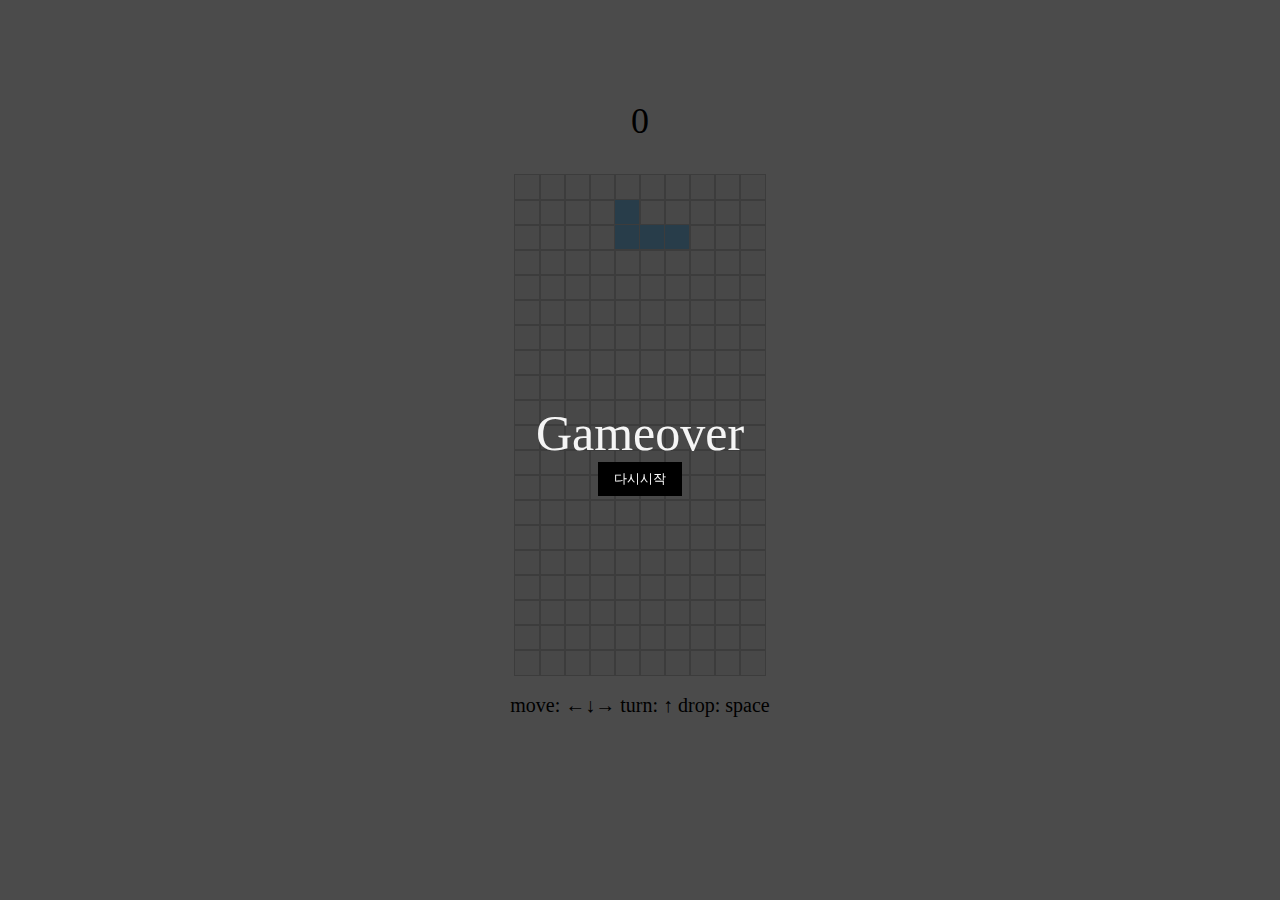
==== index.html @ 9025bae3 "Update index.html" ====
<!DOCTYPE html>
<html lang="en">

<head>
    <meta charset="UTF-8">
    <meta http-equiv="X-UA-Compatible" content="IE=edge">
    <meta name="viewport" content="width=device-width, initial-scale=1.0">
    <title>Tetris</title>
    <link rel="stylesheet" href="style.css">
</head>

<body>
    <div class="wrapper">
        <div class="game-text">
            <span>Gameover</span>
            <button>다시시작</button>
        </div>

        <div class="box">
            <div class="score">0</div>
            <div class="playground">
                <ul>
                </ul>
            </div>
        </div>
          <br>
        <div class="control">
            move: ←↓→ turn: ↑ drop: space
        </div>
    </div>
    <script src="tetris.js"></script>
</body>

</html>
---- style.css ----
* {
    margin: 0;
    padding: 0;
}

ul {
    list-style: none;
}

body {
    margin-top: 100px;
    height: 100%;
    overflow: hidden;
}

.game-text {
    display: flex;
    justify-content: center;
    align-items: center;
    flex-direction: column;
    position: fixed;
    width: 100%;
    height: 100%;
    background: rgba(0, 0, 0, 0.705);
    left: 0;
    top: 0;
    color: rgb(245, 245, 245);
    font-size: 50px;
}

.game-text > button {
    padding: 0.5rem 1rem;
    color: white;
    background: black;
    border: none;
    cursor: pointer;
}

.score {
    text-align: center;
    font-size: 36px;
    margin-bottom: 2rem;
}

.playground > ul {
    background: whitesmoke;
    border: 1px solid black;
    width: 250px;
    margin: 0 auto;
}

.playground > ul > li {
    width: 100%;
    height: 25px;
}

.playground > ul > li > ul {
    display: flex;
}

.playground > ul > li > ul > li {
    width: 25px;
    height: 25px;
    outline: 1px solid #ccc;
}

.control {
    text-align: center;
    font-size: 20px;
}

.tree {
    background: #67c23a;
}

.square {
    background: tomato;
}

.bar {
    background: salmon;
}

.Zleft {
    background: orange;
}

.Zright {
    background: blueviolet;
}

.Lleft {
    background: lightskyblue;
}

.Lright {
    background: violet;
}
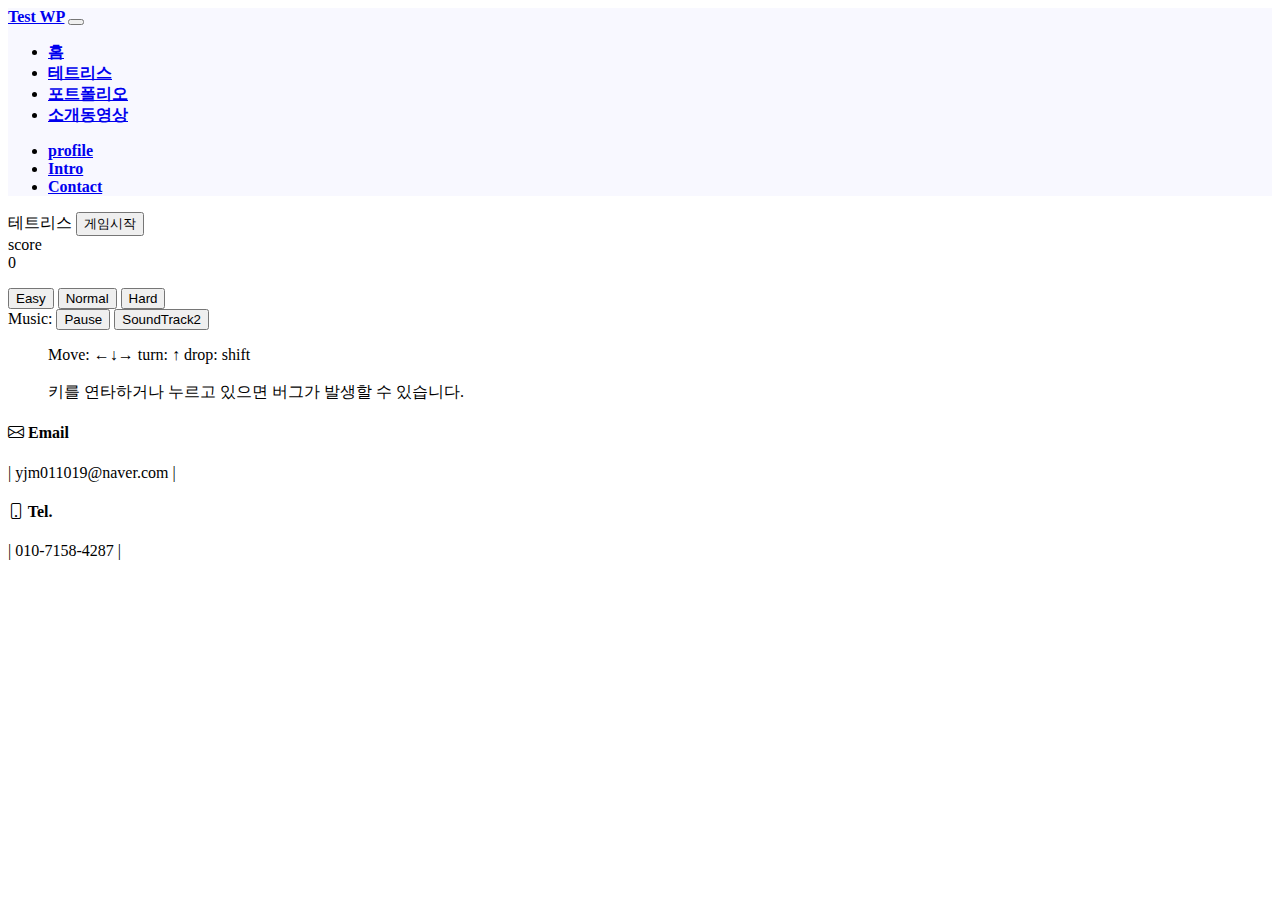
==== commit 291b33a8: "Update index.html" ====
--- a/index.html
+++ b/index.html
@@ -2,33 +2,108 @@
 <html lang="en">
 
 <head>
-    <meta charset="UTF-8">
-    <meta http-equiv="X-UA-Compatible" content="IE=edge">
-    <meta name="viewport" content="width=device-width, initial-scale=1.0">
-    <title>Tetris</title>
-    <link rel="stylesheet" href="style.css">
+    <meta charset="utf-8" />
+    <meta name="viewport" content="width=device-width, initial-scale=1, shrink-to-fit=no" />
+    <meta name="description" content="" />
+    <meta name="author" content="" />
+    <title>굿웹 | 윤정목</title>
+    <link rel="icon" type="image/x-icon" href="img/hand-thumbs-up.svg" />
+    <link rel="stylesheet" href="/css/clock2.css">
+    <link rel="stylesheet" href="/css/tetris1.css">
+    <!-- Core theme CSS (includes Bootstrap)-->
+    <link href="css/styles.css" rel="stylesheet" />
+    <link rel="stylesheet" href="https://cdn.jsdelivr.net/npm/bootstrap-icons@1.5.0/font/bootstrap-icons.css">
 </head>
 
-<body>
-    <div class="wrapper">
-        <div class="game-text">
-            <span>Gameover</span>
-            <button>다시시작</button>
+<body id="page-top">
+    <!-- Navigation-->
+    <nav class="navbar navbar-expand-md navbar-light fixed-top" id="mainNav"
+        style="background-color: ghostwhite; font-weight: bold;">
+        <div class="container px-4">
+            <a class="navbar-brand" href="#page-top">Test WP</a>
+            <button class="navbar-toggler" type="button" data-bs-toggle="collapse" data-bs-target="#navbarResponsive"
+                aria-controls="navbarResponsive" aria-expanded="false" aria-label="Toggle navigation"><span
+                    class="navbar-toggler-icon"></span></button>
+            <div class="collapse navbar-collapse" id="navbarResponsive">
+                <ul class="navbar-nav ms-auto">
+                    <li class="nav-item"><a class="nav-link" href="index.html">홈</a></li>
+                    <li class="nav-item"><a class="nav-link active" href="tetris1.html">테트리스</a></li>
+                    <li class="nav-item"><a class="nav-link" href="portfolio.html">포트폴리오</a></li>
+                    <li class="nav-item"><a class="nav-link" href="video.html">소개동영상</a></li>
+                </ul>
+            </div>
+            <div class="collapse navbar-collapse" id="navbarResponsive">
+                <ul class="navbar-nav ms-auto">
+                    <li class="nav-item"><a class="nav-link" href="index.html#profile">profile</a></li>
+                    <li class="nav-item"><a class="nav-link" href="index.html#intro">Intro</a></li>
+                    <li class="nav-item"><a class="nav-link" href="index.html#contact">Contact</a></li>
+                </ul>
+            </div>
         </div>
-
-        <div class="box">
+    </nav>
+    <!-- Header-->
+    <!-- About section-->
+    <section>
+        <div class="wrapper container">
+            <div class="game-text">
+                <span>테트리스</span>
+                <button class="start">게임시작</button>
+            </div>
+            <div class="score1">score</div>
             <div class="score">0</div>
             <div class="playground">
                 <ul>
                 </ul>
             </div>
+            <div class="level">
+                <button onclick="document.location='tetris1.html'">Easy</button>
+                <button onclick="document.location='tetris2.html'">Normal</button>
+                <button onclick="document.location='tetris3.html'">Hard</button>
+            </div>
+
+            <div class="sound">Music:
+                <audio id="audio1" loop>
+                    <source src="sound/tetris1.mp3" type="audio/mpeg">
+                </audio>
+                <audio id="audio2" loop>
+                    <source src="sound/tetris2.mp3" type="audio/mpeg">
+                </audio>
+                <button class="btn btn-outline-dark" id="playbtn1" onclick="playStop1()">Pause</button>
+                <button class="btn btn-outline-dark" id="playbtn2" onclick="playStop2()">SoundTrack2</button>
+            </div>
+            <figure class="text-center">
+                <div class="control">
+                    Move: <span class="badge rounded-pill bg-secondary">←↓→</span> turn: <span
+                        class="badge rounded-pill bg-secondary">↑</span> drop:
+                    <span class="badge rounded-pill bg-secondary">shift</span>
+                </div><br>
+                <figcaption class="blockquote-footer">키를 연타하거나 누르고 있으면 버그가 발생할 수 있습니다.</figcaption>
+            </figure>
+    </section>
+
+
+    <!-- Footer-->
+    <footer class="py-5 bg-dark">
+        <div class=" container">
+            <div class="row">
+                <div class="col-md-6 text-white text-center">
+                    <h4><i class="bi bi-envelope"></i> Email</h4>
+                    <p>| yjm011019@naver.com |</p>
+                </div>
+                <div class=" col-md-6 text-white text-center">
+                    <h4><i class="bi bi-phone"></i> Tel.</h4>
+                    <p>| 010-7158-4287 |</p>
+                </div>
+            </div>
+
         </div>
-          <br>
-        <div class="control">
-            move: ←↓→ turn: ↑ drop: space
-        </div>
-    </div>
-    <script src="tetris.js"></script>
+    </footer>
+    <!-- Bootstrap core JS-->
+    <script src="https://cdn.jsdelivr.net/npm/bootstrap@5.0.1/dist/js/bootstrap.bundle.min.js"></script>
+    <!-- Core theme JS-->
+    <script src="js/scripts.js"></script>
+    <script src="/js/tetris1.js"></script>
+    <script src="/js/bgm.js"></script>
 </body>
 
 </html>
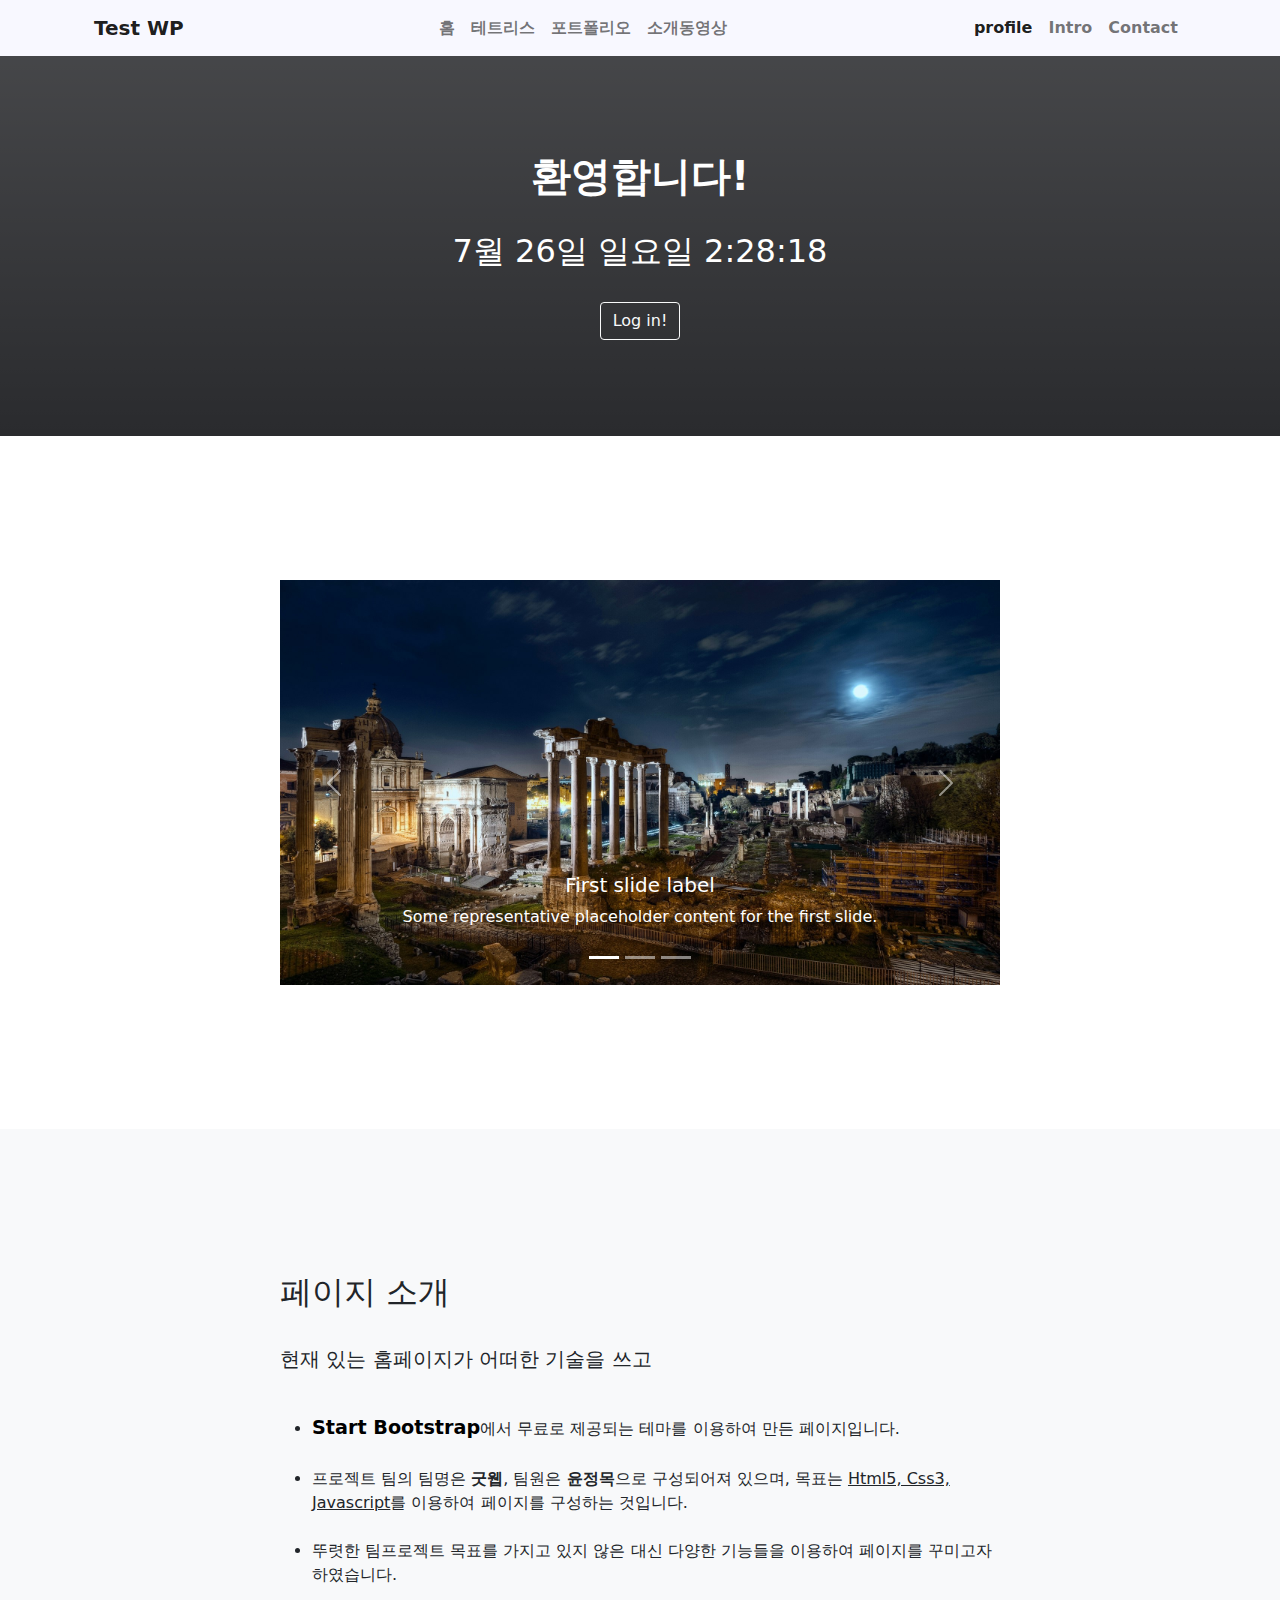
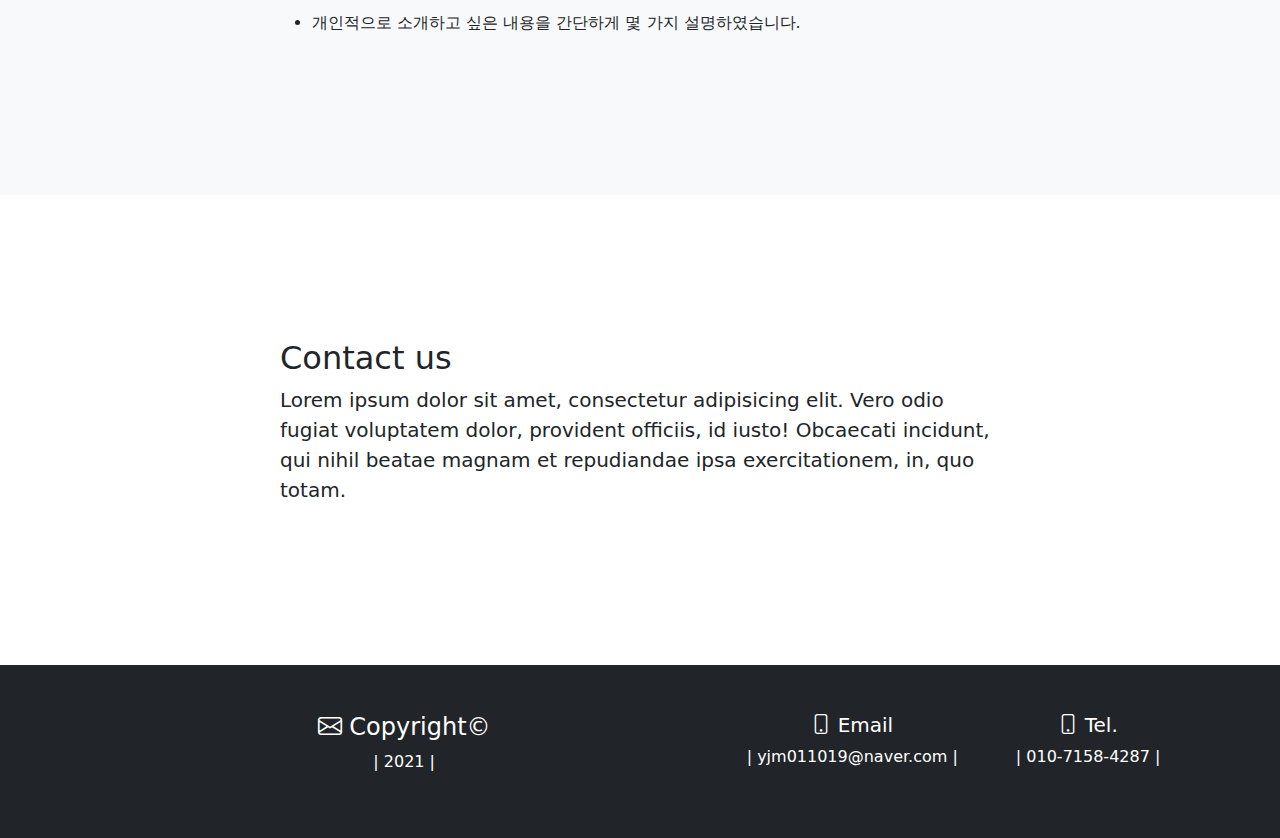
==== commit 0eb9b5b7: "Add files via upload" ====
--- a/index.html
+++ b/index.html
@@ -1,109 +1,172 @@
-<!DOCTYPE html>
-<html lang="en">
-
-<head>
-    <meta charset="utf-8" />
-    <meta name="viewport" content="width=device-width, initial-scale=1, shrink-to-fit=no" />
-    <meta name="description" content="" />
-    <meta name="author" content="" />
-    <title>굿웹 | 윤정목</title>
-    <link rel="icon" type="image/x-icon" href="img/hand-thumbs-up.svg" />
-    <link rel="stylesheet" href="/css/clock2.css">
-    <link rel="stylesheet" href="/css/tetris1.css">
-    <!-- Core theme CSS (includes Bootstrap)-->
-    <link href="css/styles.css" rel="stylesheet" />
-    <link rel="stylesheet" href="https://cdn.jsdelivr.net/npm/bootstrap-icons@1.5.0/font/bootstrap-icons.css">
-</head>
-
-<body id="page-top">
-    <!-- Navigation-->
-    <nav class="navbar navbar-expand-md navbar-light fixed-top" id="mainNav"
-        style="background-color: ghostwhite; font-weight: bold;">
-        <div class="container px-4">
-            <a class="navbar-brand" href="#page-top">Test WP</a>
-            <button class="navbar-toggler" type="button" data-bs-toggle="collapse" data-bs-target="#navbarResponsive"
-                aria-controls="navbarResponsive" aria-expanded="false" aria-label="Toggle navigation"><span
-                    class="navbar-toggler-icon"></span></button>
-            <div class="collapse navbar-collapse" id="navbarResponsive">
-                <ul class="navbar-nav ms-auto">
-                    <li class="nav-item"><a class="nav-link" href="index.html">홈</a></li>
-                    <li class="nav-item"><a class="nav-link active" href="tetris1.html">테트리스</a></li>
-                    <li class="nav-item"><a class="nav-link" href="portfolio.html">포트폴리오</a></li>
-                    <li class="nav-item"><a class="nav-link" href="video.html">소개동영상</a></li>
-                </ul>
-            </div>
-            <div class="collapse navbar-collapse" id="navbarResponsive">
-                <ul class="navbar-nav ms-auto">
-                    <li class="nav-item"><a class="nav-link" href="index.html#profile">profile</a></li>
-                    <li class="nav-item"><a class="nav-link" href="index.html#intro">Intro</a></li>
-                    <li class="nav-item"><a class="nav-link" href="index.html#contact">Contact</a></li>
-                </ul>
-            </div>
-        </div>
-    </nav>
-    <!-- Header-->
-    <!-- About section-->
-    <section>
-        <div class="wrapper container">
-            <div class="game-text">
-                <span>테트리스</span>
-                <button class="start">게임시작</button>
-            </div>
-            <div class="score1">score</div>
-            <div class="score">0</div>
-            <div class="playground">
-                <ul>
-                </ul>
-            </div>
-            <div class="level">
-                <button onclick="document.location='tetris1.html'">Easy</button>
-                <button onclick="document.location='tetris2.html'">Normal</button>
-                <button onclick="document.location='tetris3.html'">Hard</button>
-            </div>
-
-            <div class="sound">Music:
-                <audio id="audio1" loop>
-                    <source src="sound/tetris1.mp3" type="audio/mpeg">
-                </audio>
-                <audio id="audio2" loop>
-                    <source src="sound/tetris2.mp3" type="audio/mpeg">
-                </audio>
-                <button class="btn btn-outline-dark" id="playbtn1" onclick="playStop1()">Pause</button>
-                <button class="btn btn-outline-dark" id="playbtn2" onclick="playStop2()">SoundTrack2</button>
-            </div>
-            <figure class="text-center">
-                <div class="control">
-                    Move: <span class="badge rounded-pill bg-secondary">←↓→</span> turn: <span
-                        class="badge rounded-pill bg-secondary">↑</span> drop:
-                    <span class="badge rounded-pill bg-secondary">shift</span>
-                </div><br>
-                <figcaption class="blockquote-footer">키를 연타하거나 누르고 있으면 버그가 발생할 수 있습니다.</figcaption>
-            </figure>
-    </section>
-
-
-    <!-- Footer-->
-    <footer class="py-5 bg-dark">
-        <div class=" container">
-            <div class="row">
-                <div class="col-md-6 text-white text-center">
-                    <h4><i class="bi bi-envelope"></i> Email</h4>
-                    <p>| yjm011019@naver.com |</p>
-                </div>
-                <div class=" col-md-6 text-white text-center">
-                    <h4><i class="bi bi-phone"></i> Tel.</h4>
-                    <p>| 010-7158-4287 |</p>
-                </div>
-            </div>
-
-        </div>
-    </footer>
-    <!-- Bootstrap core JS-->
-    <script src="https://cdn.jsdelivr.net/npm/bootstrap@5.0.1/dist/js/bootstrap.bundle.min.js"></script>
-    <!-- Core theme JS-->
-    <script src="js/scripts.js"></script>
-    <script src="/js/tetris1.js"></script>
-    <script src="/js/bgm.js"></script>
-</body>
-
-</html>
+<!DOCTYPE html>
+<html lang="en">
+
+<head>
+    <meta charset="utf-8" />
+    <meta name="viewport" content="width=device-width, initial-scale=1, shrink-to-fit=no" />
+    <meta name="description" content="" />
+    <meta name="author" content="" />
+    <title>굿웹 | 윤정목</title>
+    <link rel="icon" type="image/x-icon" href="img/hand-thumbs-up.svg" />
+    <link rel="stylesheet" href="/css/clock2.css">
+    <link rel="stylesheet" href="/css/style1.css">
+    <!-- Core theme CSS (includes Bootstrap)-->
+    <link href="css/styles.css" rel="stylesheet" />
+    <link rel="stylesheet" href="https://cdn.jsdelivr.net/npm/bootstrap-icons@1.5.0/font/bootstrap-icons.css">
+</head>
+
+<body id="page-top">
+    <!-- Navigation-->
+    <nav class="navbar navbar-expand-md navbar-light fixed-top" id="mainNav"
+        style="background-color: ghostwhite; font-weight: bold;">
+        <div class="container px-4">
+            <a class="navbar-brand" href="#page-top">Test WP</a>
+            <button class="navbar-toggler" type="button" data-bs-toggle="collapse" data-bs-target="#navbarResponsive"
+                aria-controls="navbarResponsive" aria-expanded="false" aria-label="Toggle navigation"><span
+                    class="navbar-toggler-icon"></span></button>
+            <div class="collapse navbar-collapse" id="navbarResponsive">
+                <ul class="navbar-nav ms-auto ">
+                    <li class="nav-item "><a class="nav-link active" href="index.html">홈</a></li>
+                    <li class="nav-item"><a class="nav-link" href="tetris1.html">테트리스</a></li>
+                    <li class="nav-item"><a class="nav-link" href="portfolio.html">포트폴리오</a></li>
+                    <li class="nav-item"><a class="nav-link" href="video.html">소개동영상</a></li>
+                </ul>
+            </div>
+            <div class="collapse navbar-collapse" id="navbarResponsive">
+                <ul class="navbar-nav ms-auto">
+                    <li class="nav-item"><a class="nav-link" href="#profile">profile</a></li>
+                    <li class="nav-item"><a class="nav-link" href="#intro">Intro</a></li>
+                    <li class="nav-item"><a class="nav-link" href="#contact">Contact</a></li>
+                </ul>
+            </div>
+        </div>
+    </nav>
+    <!-- Header-->
+    <header class="bg-gradient text-white" style="background-color: rgb(42, 43, 46);">
+        <div class="container px-4 text-center">
+            <h1 class="fw-bolder">환영합니다!</h1><br>
+            <h2 id="clock"></h2><br>
+            <a class="btn btn-md btn-outline-light" href="login.html" id="login">Log in!</a>
+        </div>
+    </header>
+    <!-- About section-->
+    <section id="profile">
+        <div class="container px-4">
+            <div class="row gx-4 justify-content-center">
+                <div class="col-md-8">
+                    <div id="carouselExampleIndicators" class="carousel slide" data-bs-ride="carousel">
+                        <div class="carousel-indicators">
+                            <button type="button" data-bs-target="#carouselExampleIndicators" data-bs-slide-to="0"
+                                class="active" aria-current="true" aria-label="Slide 1"></button>
+                            <button type="button" data-bs-target="#carouselExampleIndicators" data-bs-slide-to="1"
+                                aria-label="Slide 2"></button>
+                            <button type="button" data-bs-target="#carouselExampleIndicators" data-bs-slide-to="2"
+                                aria-label="Slide 3"></button>
+                        </div>
+                        <div class="carousel-inner">
+                            <div class="carousel-item active">
+                                <img src="/img/img09.jpg" class="d-block w-100" alt="...">
+                                <div class="carousel-caption d-none d-md-block">
+                                    <h5>First slide label</h5>
+                                    <p>Some representative placeholder content for the first slide.</p>
+                                </div>
+                            </div>
+                            <div class="carousel-item">
+                                <img src="/img/img09.jpg" class="d-block w-100" alt="...">
+                                <div class="carousel-caption d-none d-md-block">
+                                    <h5>First slide label</h5>
+                                    <p>Some representative placeholder content for the first slide.</p>
+                                </div>
+                            </div>
+                            <div class="carousel-item">
+                                <img src="/img/img09.jpg" class="d-block w-100" alt="...">
+                                <div class="carousel-caption d-none d-md-block">
+                                    <h5>First slide label</h5>
+                                    <p>Some representative placeholder content for the first slide.</p>
+                                </div>
+                            </div>
+                        </div>
+                        <button class="carousel-control-prev" type="button" data-bs-target="#carouselExampleIndicators"
+                            data-bs-slide="prev">
+                            <span class="carousel-control-prev-icon" aria-hidden="true"></span>
+                            <span class="visually-hidden">Previous</span>
+                        </button>
+                        <button class="carousel-control-next" type="button" data-bs-target="#carouselExampleIndicators"
+                            data-bs-slide="next">
+                            <span class="carousel-control-next-icon" aria-hidden="true"></span>
+                            <span class="visually-hidden">Next</span>
+                        </button>
+                    </div>
+                    </ul>
+                </div>
+            </div>
+        </div>
+    </section>
+    <!-- Services section-->
+    <section class="bg-light" id="intro">
+        <div class="container px-4">
+            <div class="row gx-4 justify-content-center">
+                <div class="col-md-8">
+                    <h2>페이지 소개</h2><br>
+                    <p class="lead">현재 있는 홈페이지가 어떠한 기술을 쓰고</p><br>
+                    <ul>
+                        <li><a style="text-decoration: none; color: black;" href="https://startbootstrap.com/">
+                                <span style="font-size: larger; font-weight: bolder;">Start
+                                    Bootstrap</span></a>에서 무료로
+                            제공되는 테마를
+                            이용하여 만든 페이지입니다.</li><br>
+                        <li>프로젝트 팀의 팀명은 <span style="font-weight: bolder;">굿웹</span>, 팀원은 <span
+                                style="font-weight: bolder;">윤정목</span>으로 구성되어져 있으며,
+                            목표는
+                            <span style="text-decoration: underline;">Html5, Css3, Javascript</span>를 이용하여
+                            페이지를 구성하는 것입니다.
+                        </li><br>
+                        <li>뚜렷한 팀프로젝트 목표를 가지고 있지 않은 대신 다양한 기능들을 이용하여 페이지를 꾸미고자 하였습니다.</li>
+                        <br>
+                        <li>개인적으로 소개하고 싶은 내용을 간단하게 몇 가지 설명하였습니다.</li>
+
+                </div>
+            </div>
+    </section>
+    <!-- Contact section-->
+    <section id="contact">
+        <div class="container px-4">
+            <div class="row gx-4 justify-content-center">
+                <div class="col-md-8">
+                    <h2>Contact us</h2>
+                    <p class="lead">Lorem ipsum dolor sit amet, consectetur adipisicing elit. Vero odio fugiat
+                        voluptatem dolor, provident officiis, id iusto! Obcaecati incidunt, qui nihil beatae magnam et
+                        repudiandae ipsa exercitationem, in, quo totam.</p>
+                </div>
+            </div>
+        </div>
+    </section>
+    <!-- Footer-->
+    <footer class="py-5 bg-dark">
+        <div class=" container">
+            <div class="row g-3">
+                <div class="col-md-7 text-white text-center">
+                    <h4><i class="bi bi-envelope"></i> Copyright&copy;</h4>
+                    <p>| 2021 |</p>
+                </div>
+                <div class=" col-md text-white text-center">
+                    <h5><i class="bi bi-phone"></i> Email</h5>
+                    <p>| yjm011019@naver.com |</p>
+                </div>
+                <div class=" col-md text-white text-center">
+                    <h5><i class="bi bi-phone"></i> Tel.</h5>
+                    <p>| 010-7158-4287 |</p>
+                </div>
+            </div>
+
+        </div>
+    </footer>
+    <!-- Bootstrap core JS-->
+    <script src="https://cdn.jsdelivr.net/npm/bootstrap@5.0.1/dist/js/bootstrap.bundle.min.js"></script>
+    <!-- Core theme JS-->
+    <script src="js/scripts.js"></script>
+    <script src="js/clock1.js"></script>
+    <script src="js/clock2.js"></script>
+</body>
+
+</html>--- a/css/clock2.css
+++ b/css/clock2.css
@@ -0,0 +1,141 @@
+/* *,
+*::after,
+*::before {
+    box-sizing: border-box;
+}
+
+body {
+    background: white;
+    display: flex;
+    justify-content: center;
+    align-items: center;
+    min-height: 100vh;
+    overflow: hidden;
+}
+
+.clock {
+    width: 300px;
+    height: 300px;
+    background-color: whitesmoke;
+    border-radius: 50%;
+    border: 10px double gray;
+    position: relative;
+}
+
+.clock .number {
+    --rotation: 0;
+    position: absolute;
+    width: 100%;
+    height: 100%;
+    text-align: center;
+    transform: rotate(var(--rotation));
+    font-size: 1.5rem;
+}
+
+.clock .number1 {
+    --rotation: 30deg;
+}
+
+.clcok .sec1 {
+    --rotation: 36deg;
+}
+
+.clcok .sec2 {
+    --rotation: 42deg;
+}
+
+.clcok .sec3 {
+    --rotation: 48deg;
+}
+
+.clcok .sec4 {
+    --rotation: 54deg;
+}
+
+.clock .number2 {
+    --rotation: 60deg;
+}
+
+.clock .number3 {
+    --rotation: 90deg;
+}
+
+.clock .number4 {
+    --rotation: 120deg;
+}
+
+.clock .number5 {
+    --rotation: 150deg;
+}
+
+.clock .number6 {
+    --rotation: 180deg;
+}
+
+.clock .number7 {
+    --rotation: 210deg;
+}
+
+.clock .number8 {
+    --rotation: 240deg;
+}
+
+.clock .number9 {
+    --rotation: 270deg;
+}
+
+.clock .number10 {
+    --rotation: 300deg;
+}
+
+.clock .number11 {
+    --rotation: 330deg;
+}
+
+.clock .number12 {
+    --rotation: 360deg;
+}
+
+.clock .stick {
+    --rotation: 0;
+    position: absolute;
+    bottom: 50%;
+    left: 50%;
+    border: 1px solid white;
+    border-top-left-radius: 10px;
+    border-top-right-radius: 10px;
+    transform-origin: bottom;
+    z-index: 10;
+    transform: translateX(-50%) rotate(calc(var(--rotation) * 1deg));
+}
+
+.clock::after {
+    content: '';
+    position: absolute;
+    background: black;
+    z-index: 11;
+    width: 15px;
+    height: 15px;
+    top: 47.5%;
+    left: 47.5%;
+    transform: translate(-50% -50%);
+    border-radius: 50%;
+}
+
+.clock .stick.seconds {
+    width: 5px;
+    height: 45%;
+    background-color: lightgray;
+}
+
+.clock .stick.minutes {
+    width: 7px;
+    height: 35%;
+    background-color: gray;
+}
+
+.clock .stick.hour {
+    width: 10px;
+    height: 28%;
+    background-color: darkgray;
+} */--- a/css/style1.css
+++ b/css/style1.css
@@ -0,0 +1,11 @@
+
+
+#carousel {
+    padding-top: 50px;
+}
+
+@media screen and (max-width: 760px) {
+    #about {
+        padding-top: 20px;
+    }
+}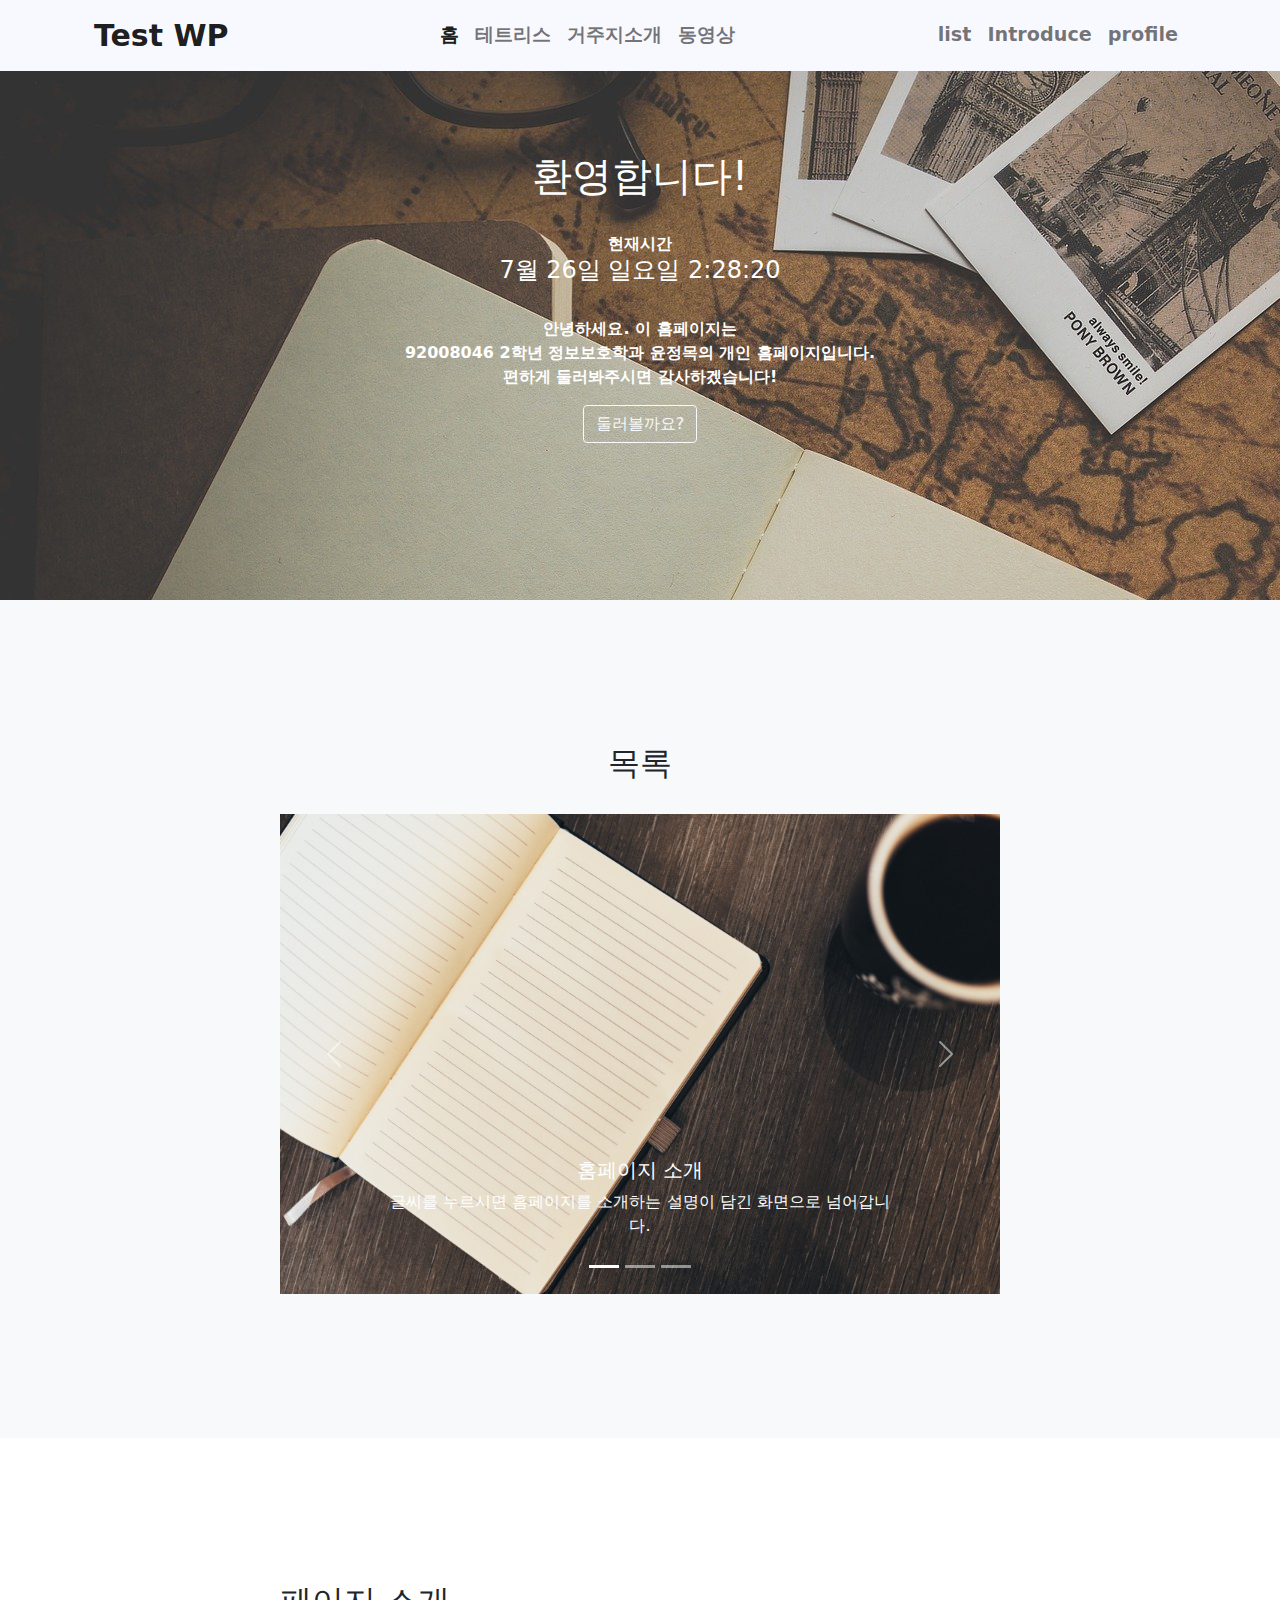
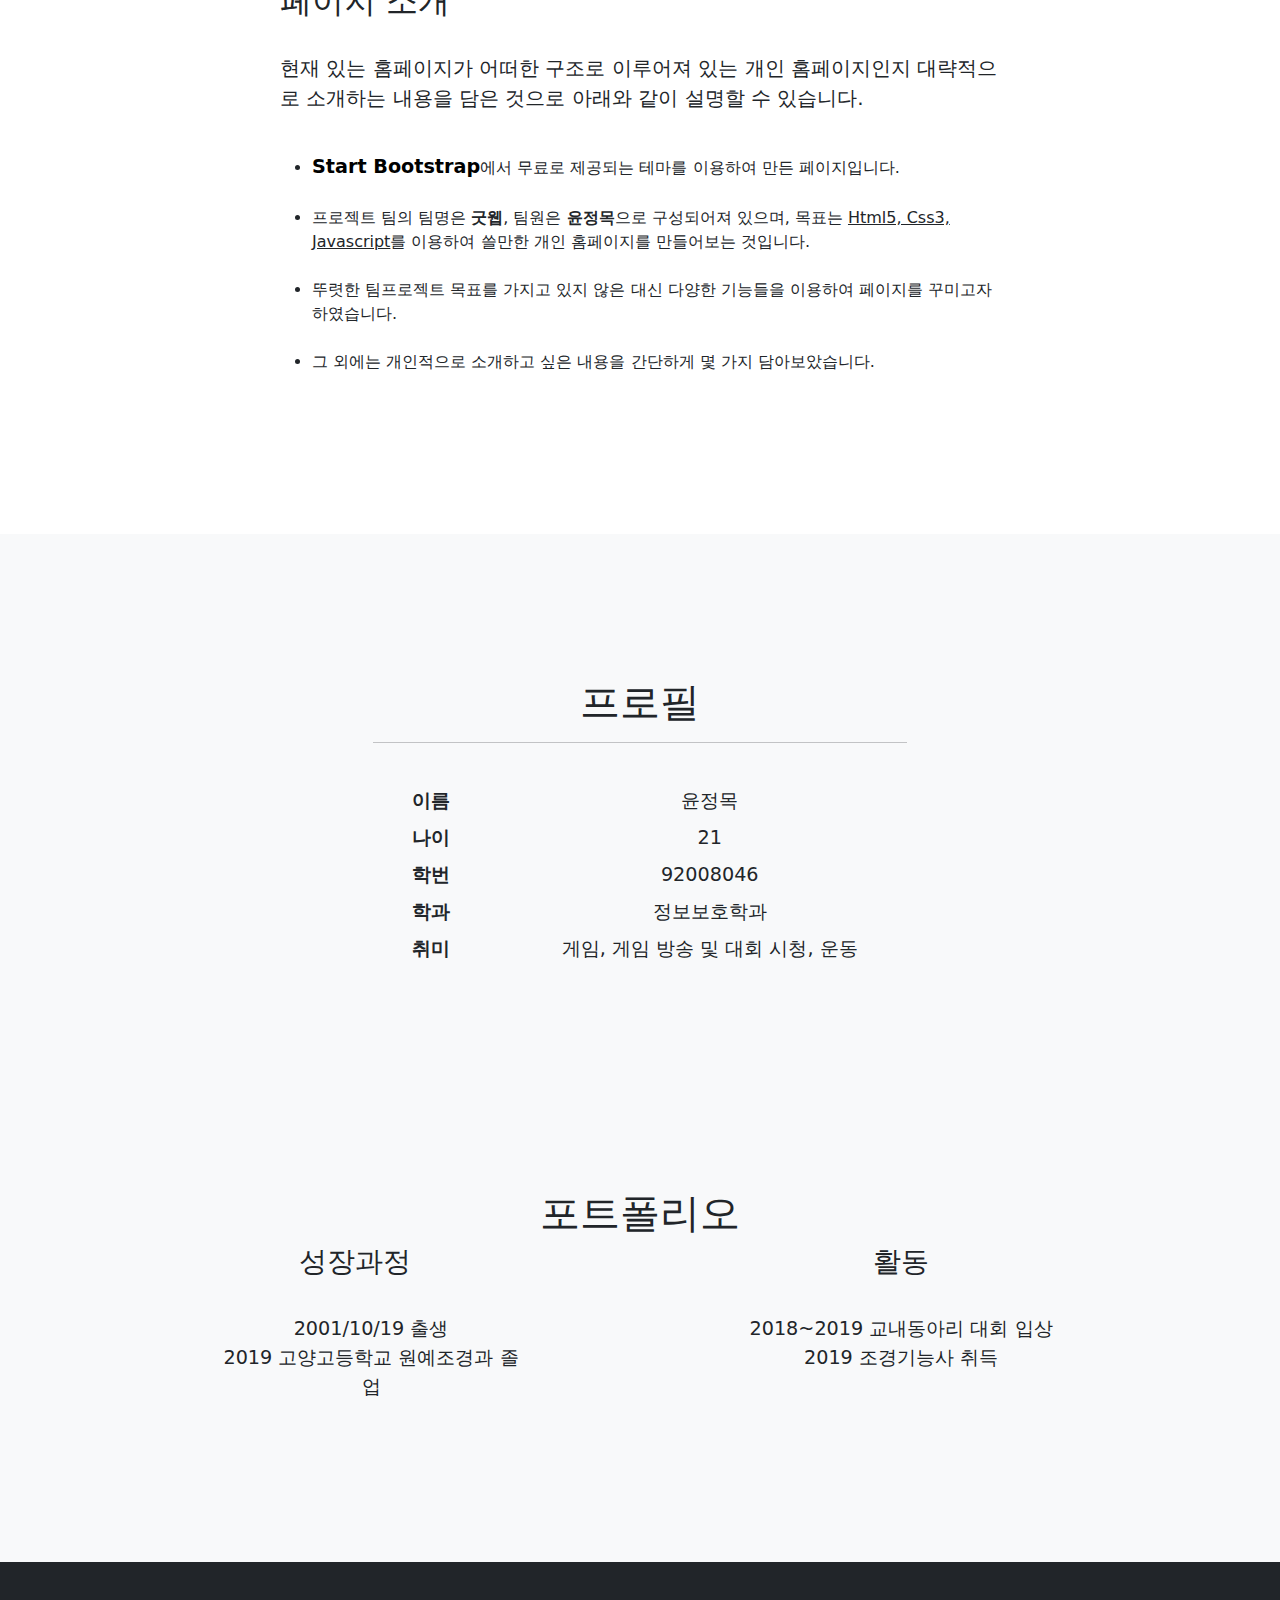
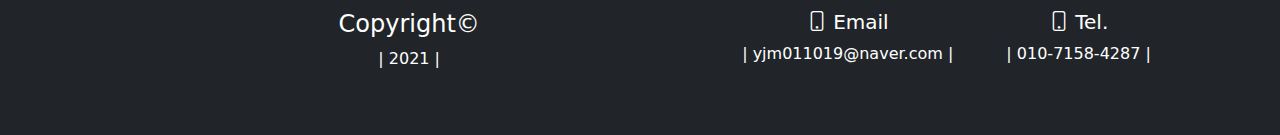
==== commit 57189b9d: "Add files via upload" ====
--- a/index.html
+++ b/index.html
@@ -16,41 +16,47 @@
 </head>
 
 <body id="page-top">
-    <!-- Navigation-->
     <nav class="navbar navbar-expand-md navbar-light fixed-top" id="mainNav"
-        style="background-color: ghostwhite; font-weight: bold;">
-        <div class="container px-4">
-            <a class="navbar-brand" href="#page-top">Test WP</a>
+        style="background-color: ghostwhite; font-weight: bolder;">
+        <div class="container px-4">
+            <a class="navbar-brand" href="#page-top" style="font-size: 30px;">Test WP</a>
             <button class="navbar-toggler" type="button" data-bs-toggle="collapse" data-bs-target="#navbarResponsive"
                 aria-controls="navbarResponsive" aria-expanded="false" aria-label="Toggle navigation"><span
                     class="navbar-toggler-icon"></span></button>
-            <div class="collapse navbar-collapse" id="navbarResponsive">
+            <div class="collapse navbar-collapse text-center" id="navbarResponsive" style="font-size: larger;">
                 <ul class="navbar-nav ms-auto ">
-                    <li class="nav-item "><a class="nav-link active" href="index.html">홈</a></li>
+                    <li class="nav-item "><a class="nav-link active" href="#page-top">홈</a></li>
                     <li class="nav-item"><a class="nav-link" href="tetris1.html">테트리스</a></li>
-                    <li class="nav-item"><a class="nav-link" href="portfolio.html">포트폴리오</a></li>
-                    <li class="nav-item"><a class="nav-link" href="video.html">소개동영상</a></li>
+                    <li class="nav-item"><a class="nav-link" href="map.html">거주지소개</a></li>
+                    <li class="nav-item"><a class="nav-link" href="video.html">동영상</a></li>
                 </ul>
             </div>
-            <div class="collapse navbar-collapse" id="navbarResponsive">
+            <div class="collapse navbar-collapse text-center" id="navbarResponsive" style="font-size: larger;">
                 <ul class="navbar-nav ms-auto">
-                    <li class="nav-item"><a class="nav-link" href="#profile">profile</a></li>
-                    <li class="nav-item"><a class="nav-link" href="#intro">Intro</a></li>
-                    <li class="nav-item"><a class="nav-link" href="#contact">Contact</a></li>
+                    <li class="nav-item"><a class="nav-link active" href="#list">list</a></li>
+                    <li class="nav-item"><a class="nav-link active" href="#introduce">Introduce</a></li>
+                    <li class="nav-item"><a class="nav-link active" href="#profile">profile</a></li>
                 </ul>
             </div>
         </div>
     </nav>
-    <!-- Header-->
-    <header class="bg-gradient text-white" style="background-color: rgb(42, 43, 46);">
+
+    <header class="container-fluid text-white" style="height: 600px; font-weight: bolder;">
         <div class="container px-4 text-center">
-            <h1 class="fw-bolder">환영합니다!</h1><br>
-            <h2 id="clock"></h2><br>
-            <a class="btn btn-md btn-outline-light" href="login.html" id="login">Log in!</a>
+            <h1>환영합니다!</h1><br>
+            현재시간
+            <h4 id="clock"></h4><br>
+            <p>안녕하세요. 이 홈페이지는
+                <br>92008046 2학년 정보보호학과 윤정목의 개인 홈페이지입니다.<br>편하게 둘러봐주시면 감사하겠습니다!
+            </p>
+            <a class="btn btn-md btn-outline-light" href="#list
+            ">둘러볼까요?</a>
         </div>
     </header>
-    <!-- About section-->
-    <section id="profile">
+
+
+    <section class="bg-light" id="list">
+        <h2 class="text-center">목록</h2><br>
         <div class="container px-4">
             <div class="row gx-4 justify-content-center">
                 <div class="col-md-8">
@@ -65,23 +71,29 @@
                         </div>
                         <div class="carousel-inner">
                             <div class="carousel-item active">
-                                <img src="/img/img09.jpg" class="d-block w-100" alt="...">
+                                <img src="/img/img1.jpg" class="d-block w-100" alt="table">
                                 <div class="carousel-caption d-none d-md-block">
-                                    <h5>First slide label</h5>
-                                    <p>Some representative placeholder content for the first slide.</p>
+                                    <a class="slide" href="#introduce">
+                                        <h5>홈페이지 소개</h5>
+                                    </a>
+                                    <p>글씨를 누르시면 홈페이지를 소개하는 설명이 담긴 화면으로 넘어갑니다.</p>
                                 </div>
                             </div>
                             <div class="carousel-item">
-                                <img src="/img/img09.jpg" class="d-block w-100" alt="...">
+                                <img src="/img/img1.jpg" class="d-block w-100" alt="...">
                                 <div class="carousel-caption d-none d-md-block">
-                                    <h5>First slide label</h5>
-                                    <p>Some representative placeholder content for the first slide.</p>
+                                    <a class="slide" href="#profile">
+                                        <h5>개인 프로필 소개</h5>
+                                    </a>
+                                    <p>글씨를 누르시면 프로필에 대한 설명이 담긴 화면으로 넘어갑니다.</p>
                                 </div>
                             </div>
                             <div class="carousel-item">
-                                <img src="/img/img09.jpg" class="d-block w-100" alt="...">
+                                <img src="/img/img1.jpg" class="d-block w-100" alt="...">
                                 <div class="carousel-caption d-none d-md-block">
-                                    <h5>First slide label</h5>
+                                    <a class="slide" href="">
+                                        <h5>First slide label</h5>
+                                    </a>
                                     <p>Some representative placeholder content for the first slide.</p>
                                 </div>
                             </div>
@@ -102,51 +114,104 @@
             </div>
         </div>
     </section>
-    <!-- Services section-->
-    <section class="bg-light" id="intro">
+
+
+    <section id="introduce">
         <div class="container px-4">
             <div class="row gx-4 justify-content-center">
                 <div class="col-md-8">
                     <h2>페이지 소개</h2><br>
-                    <p class="lead">현재 있는 홈페이지가 어떠한 기술을 쓰고</p><br>
+                    <p class="lead">현재 있는 홈페이지가 어떠한 구조로 이루어져 있는 개인 홈페이지인지 대략적으로 소개하는 내용을 담은 것으로 아래와 같이 설명할 수 있습니다.</p>
+                    <br>
                     <ul>
                         <li><a style="text-decoration: none; color: black;" href="https://startbootstrap.com/">
-                                <span style="font-size: larger; font-weight: bolder;">Start
+                                <span class="startbootstrap">Start
                                     Bootstrap</span></a>에서 무료로
                             제공되는 테마를
                             이용하여 만든 페이지입니다.</li><br>
-                        <li>프로젝트 팀의 팀명은 <span style="font-weight: bolder;">굿웹</span>, 팀원은 <span
-                                style="font-weight: bolder;">윤정목</span>으로 구성되어져 있으며,
+                        <li>프로젝트 팀의 팀명은 <span class="team">굿웹</span>, 팀원은 <span class="team">윤정목</span>으로 구성되어져 있으며,
                             목표는
-                            <span style="text-decoration: underline;">Html5, Css3, Javascript</span>를 이용하여
-                            페이지를 구성하는 것입니다.
+                            <span class="language">Html5, Css3, Javascript</span>를 이용하여 쓸만한 개인 홈페이지를
+                            만들어보는 것입니다.
                         </li><br>
                         <li>뚜렷한 팀프로젝트 목표를 가지고 있지 않은 대신 다양한 기능들을 이용하여 페이지를 꾸미고자 하였습니다.</li>
                         <br>
-                        <li>개인적으로 소개하고 싶은 내용을 간단하게 몇 가지 설명하였습니다.</li>
+                        <li>그 외에는 개인적으로 소개하고 싶은 내용을 간단하게 몇 가지 담아보았습니다.</li>
 
                 </div>
             </div>
     </section>
-    <!-- Contact section-->
-    <section id="contact">
-        <div class="container px-4">
-            <div class="row gx-4 justify-content-center">
-                <div class="col-md-8">
-                    <h2>Contact us</h2>
-                    <p class="lead">Lorem ipsum dolor sit amet, consectetur adipisicing elit. Vero odio fugiat
-                        voluptatem dolor, provident officiis, id iusto! Obcaecati incidunt, qui nihil beatae magnam et
-                        repudiandae ipsa exercitationem, in, quo totam.</p>
+
+
+    <section class="bg-light" id="profile" style="font-size: larger;">
+        <div class="container px-4">
+            <div class="row gx-4 justify-content-center">
+                <div class="col-md-6">
+                    <h1 class="text-center">프로필</h1>
+                    <hr><br>
+                    <div class="container"></div>
+                    <dl class="row">
+                        <dt class="col-sm-3 text-center profile">이름</dt>
+                        <dd class="col-sm-9 text-center">윤정목</dd>
+
+                        <dt class="col-sm-3 text-center profile">나이</dt>
+                        <dd class="col-sm-9 text-center">21</dd>
+
+                        <dt class="col-sm-3 text-center profile">학번</dt>
+                        <dd class="col-sm-9 text-center">92008046</dd>
+
+                        <dt class="col-sm-3 text-center profile">학과</dt>
+                        <dd class="col-sm-9 text-center">정보보호학과</dd>
+
+                        <dt class="col-sm-3 text-center profile">취미</dt>
+                        <dd class="col-sm-9 text-center">게임, 게임 방송 및 대회 시청, 운동</dd>
+                    </dl>
+                    </dd>
+                    </dl>
+                    <br><br><br><br><br><br><br>
+                </div>
+            </div>
+
+        </div>
+        </div>
+        </div>
+
+        <div class="container px-4">
+            <div class="row gx-4 justify-content-center">
+                <div class="col-md-12">
+                    <div class="row">
+                        <h1 class="text-center">포트폴리오</h1>
+                        <div class="row justify-content-around">
+                            <div class="col-4 text-center">
+                                <h3>성장과정</h3>
+                                <br>
+                                <div>
+                                    <ul style="list-style: none;">
+                                        <li>2001/10/19 출생</li>
+                                        <li>2019 고양고등학교 원예조경과 졸업</li>
+                                        <li></li>
+                                    </ul>
+                                </div>
+                            </div>
+                            <div class="col-4 text-center">
+                                <h3>활동</h3>
+                                <br>
+                                <div>2018~2019 교내동아리 대회 입상</div>
+                                <div>2019 조경기능사 취득</div>
+                            </div>
+                        </div>
+                    </div>
                 </div>
             </div>
         </div>
     </section>
-    <!-- Footer-->
+
+
     <footer class="py-5 bg-dark">
-        <div class=" container">
+        <div class="container px-4">
             <div class="row g-3">
                 <div class="col-md-7 text-white text-center">
-                    <h4><i class="bi bi-envelope"></i> Copyright&copy;</h4>
+                    <h4>Copyright&copy;</h4>
                     <p>| 2021 |</p>
                 </div>
                 <div class=" col-md text-white text-center">
--- a/css/style1.css
+++ b/css/style1.css
@@ -1,11 +1,34 @@
 
-
-#carousel {
-    padding-top: 50px;
+header {
+    background-image: url(/img/img2.jpg);
 }
 
-@media screen and (max-width: 760px) {
-    #about {
-        padding-top: 20px;
-    }
-}+.slide {
+    text-decoration: none;
+    color: white;
+}
+
+.slide:hover {
+    color: lightgray;
+}
+
+.startbootstrap {
+    font-size: larger;
+    font-weight: bolder;
+}
+
+.startbootstrap:hover {
+    color: rgb(255, 20, 0);
+}
+
+.team {
+    font-weight: bolder;
+}
+
+.language {
+    text-decoration: underline;
+}
+
+.profile {
+    font-weight: bolder;
+}
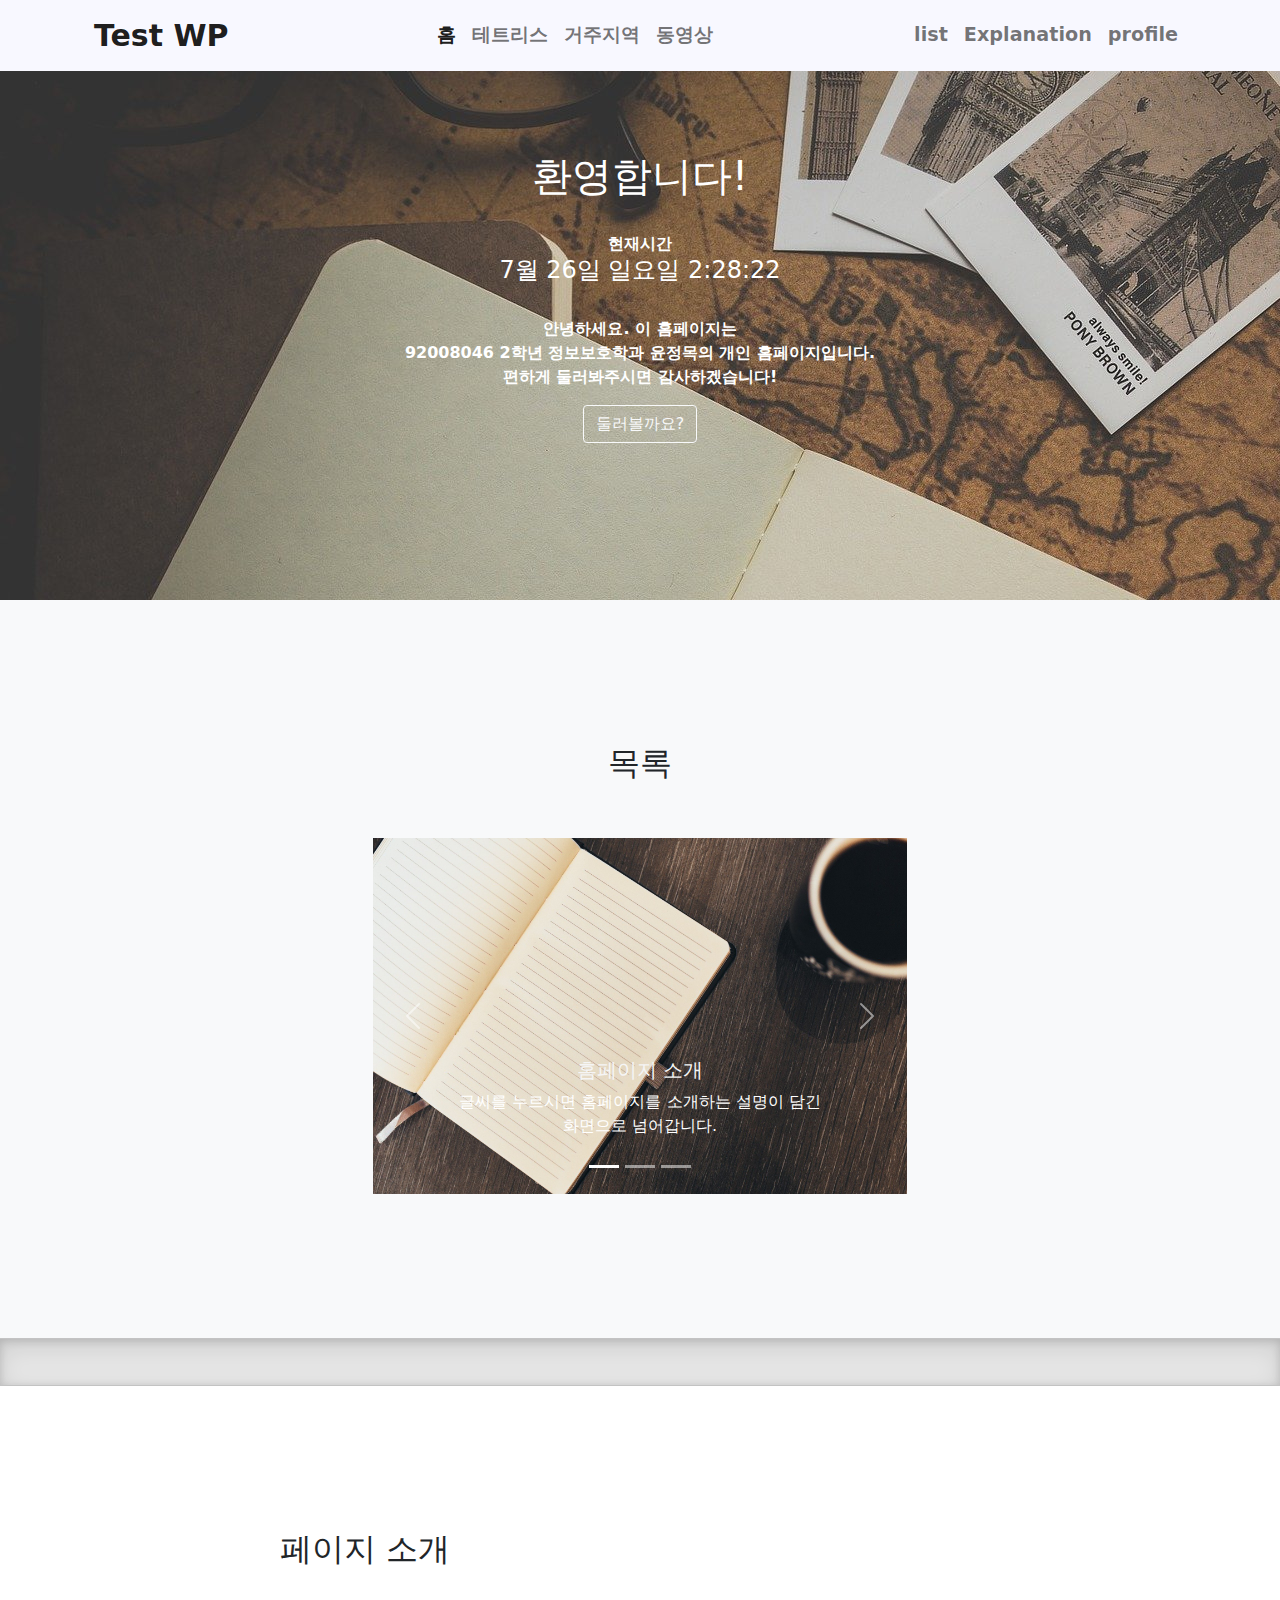
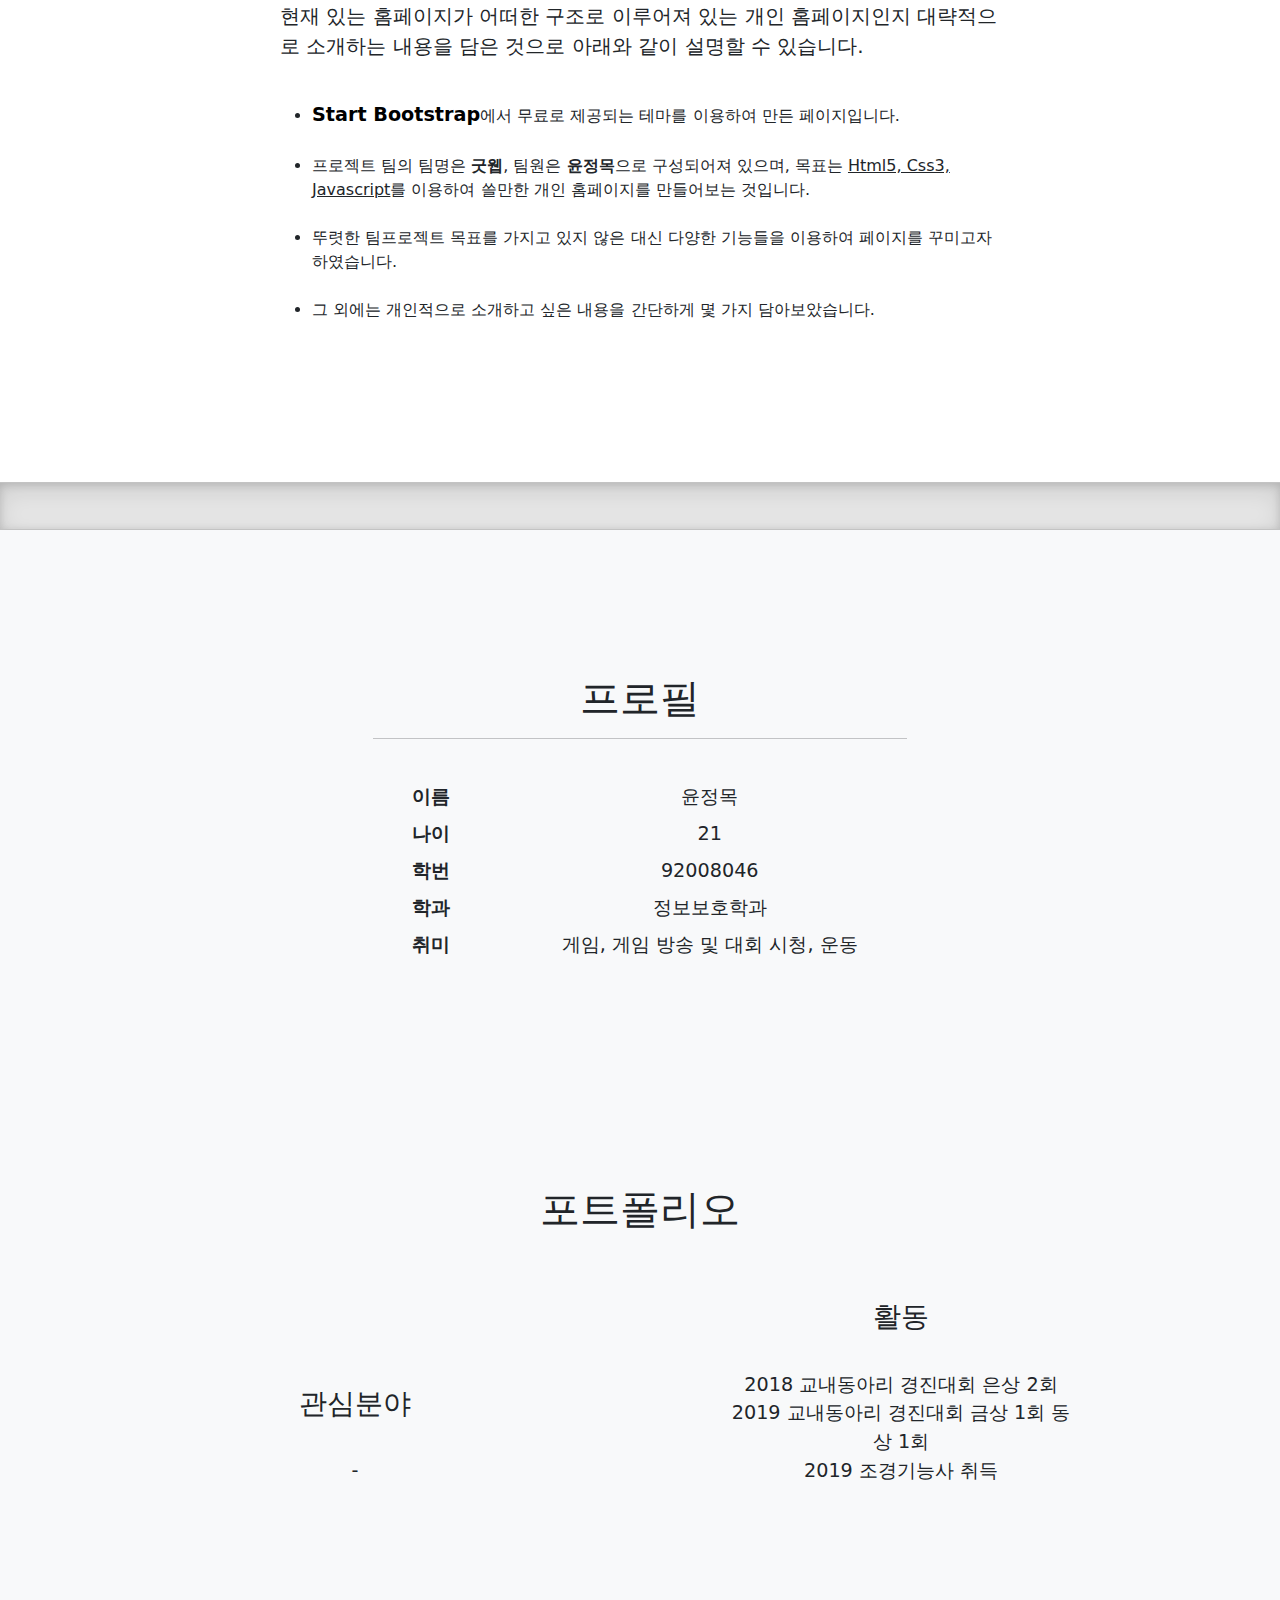
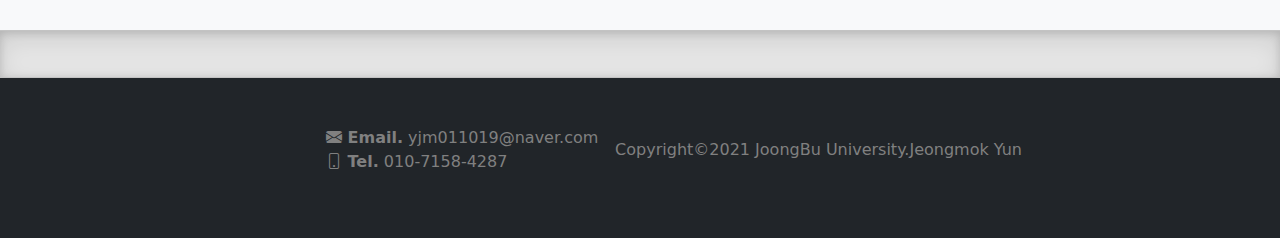
==== commit 48952771: "Add files via upload" ====
--- a/index.html
+++ b/index.html
@@ -27,14 +27,14 @@
                 <ul class="navbar-nav ms-auto ">
                     <li class="nav-item "><a class="nav-link active" href="#page-top">홈</a></li>
                     <li class="nav-item"><a class="nav-link" href="tetris1.html">테트리스</a></li>
-                    <li class="nav-item"><a class="nav-link" href="map.html">거주지소개</a></li>
+                    <li class="nav-item"><a class="nav-link" href="map.html">거주지역</a></li>
                     <li class="nav-item"><a class="nav-link" href="video.html">동영상</a></li>
                 </ul>
             </div>
             <div class="collapse navbar-collapse text-center" id="navbarResponsive" style="font-size: larger;">
                 <ul class="navbar-nav ms-auto">
                     <li class="nav-item"><a class="nav-link active" href="#list">list</a></li>
-                    <li class="nav-item"><a class="nav-link active" href="#introduce">Introduce</a></li>
+                    <li class="nav-item"><a class="nav-link active" href="#explanation">Explanation</a></li>
                     <li class="nav-item"><a class="nav-link active" href="#profile">profile</a></li>
                 </ul>
             </div>
@@ -56,10 +56,10 @@
 
 
     <section class="bg-light" id="list">
-        <h2 class="text-center">목록</h2><br>
-        <div class="container px-4">
-            <div class="row gx-4 justify-content-center">
-                <div class="col-md-8">
+        <h2 class="text-center">목록</h2><br><br>
+        <div class="container px-4">
+            <div class="row gx-4 justify-content-center">
+                <div class="col-md-6">
                     <div id="carouselExampleIndicators" class="carousel slide" data-bs-ride="carousel">
                         <div class="carousel-indicators">
                             <button type="button" data-bs-target="#carouselExampleIndicators" data-bs-slide-to="0"
@@ -73,14 +73,14 @@
                             <div class="carousel-item active">
                                 <img src="/img/img1.jpg" class="d-block w-100" alt="table">
                                 <div class="carousel-caption d-none d-md-block">
-                                    <a class="slide" href="#introduce">
+                                    <a class="slide" href="#explanation">
                                         <h5>홈페이지 소개</h5>
                                     </a>
                                     <p>글씨를 누르시면 홈페이지를 소개하는 설명이 담긴 화면으로 넘어갑니다.</p>
                                 </div>
                             </div>
                             <div class="carousel-item">
-                                <img src="/img/img1.jpg" class="d-block w-100" alt="...">
+                                <img src="/img/img5.jpg" class="d-block w-100" alt="...">
                                 <div class="carousel-caption d-none d-md-block">
                                     <a class="slide" href="#profile">
                                         <h5>개인 프로필 소개</h5>
@@ -89,12 +89,12 @@
                                 </div>
                             </div>
                             <div class="carousel-item">
-                                <img src="/img/img1.jpg" class="d-block w-100" alt="...">
+                                <img src="/img/img6.jpg" class="d-block w-100" alt="...">
                                 <div class="carousel-caption d-none d-md-block">
                                     <a class="slide" href="">
-                                        <h5>First slide label</h5>
+                                        <h5>그 외 정보가 궁금하시나요?</h5>
                                     </a>
-                                    <p>Some representative placeholder content for the first slide.</p>
+                                    <p>글씨를 누르시면 팀 프로젝트 홈페이지로 이동합니다.</p>
                                 </div>
                             </div>
                         </div>
@@ -115,8 +115,9 @@
         </div>
     </section>
 
-
-    <section id="introduce">
+    <div class="b-example-divider"></div>
+
+    <section id="explanation">
         <div class="container px-4">
             <div class="row gx-4 justify-content-center">
                 <div class="col-md-8">
@@ -142,6 +143,7 @@
             </div>
     </section>
 
+    <div class="b-example-divider"></div>
 
     <section class="bg-light" id="profile" style="font-size: larger;">
         <div class="container px-4">
@@ -171,7 +173,6 @@
                     <br><br><br><br><br><br><br>
                 </div>
             </div>
-
         </div>
         </div>
         </div>
@@ -180,23 +181,18 @@
             <div class="row gx-4 justify-content-center">
                 <div class="col-md-12">
                     <div class="row">
-                        <h1 class="text-center">포트폴리오</h1>
-                        <div class="row justify-content-around">
+                        <h1 class="text-center">포트폴리오</h1><br><br><br><br>
+                        <div class="row align-items-end justify-content-around">
                             <div class="col-4 text-center">
-                                <h3>성장과정</h3>
+                                <h3>관심분야</h3>
                                 <br>
-                                <div>
-                                    <ul style="list-style: none;">
-                                        <li>2001/10/19 출생</li>
-                                        <li>2019 고양고등학교 원예조경과 졸업</li>
-                                        <li></li>
-                                    </ul>
-                                </div>
+                                <div>-</div>
                             </div>
                             <div class="col-4 text-center">
                                 <h3>활동</h3>
                                 <br>
-                                <div>2018~2019 교내동아리 대회 입상</div>
+                                <div>2018 교내동아리 경진대회 은상 2회</div>
+                                <div>2019 교내동아리 경진대회 금상 1회 동상 1회</div>
                                 <div>2019 조경기능사 취득</div>
                             </div>
                         </div>
@@ -206,21 +202,21 @@
         </div>
     </section>
 
+    <div class="b-example-divider"></div>
 
     <footer class="py-5 bg-dark">
         <div class="container px-4">
-            <div class="row g-3">
-                <div class="col-md-7 text-white text-center">
-                    <h4>Copyright&copy;</h4>
-                    <p>| 2021 |</p>
-                </div>
-                <div class=" col-md text-white text-center">
-                    <h5><i class="bi bi-phone"></i> Email</h5>
-                    <p>| yjm011019@naver.com |</p>
-                </div>
-                <div class=" col-md text-white text-center">
-                    <h5><i class="bi bi-phone"></i> Tel.</h5>
-                    <p>| 010-7158-4287 |</p>
+            <div class="foot col-md-8">
+                <div class="col-md">
+                    <ul class="messenger">
+                        <li><i class="bi bi-envelope-fill"></i><span style="font-weight: bolder;"> Email.</span>
+                            yjm011019@naver.com</li>
+                        <li><i class="bi bi-phone"></i><span style="font-weight: bolder;"> Tel.</span> 010-7158-4287
+                        </li>
+                    </ul>
+                </div>
+                <div>
+                    <p>Copyright&copy;2021 JoongBu University.Jeongmok Yun</p>
                 </div>
             </div>
 
--- a/css/style1.css
+++ b/css/style1.css
@@ -1,15 +1,27 @@
-
 header {
     background-image: url(/img/img2.jpg);
 }
 
-.slide {
-    text-decoration: none;
+.nightmode {
+    background-color: black;
     color: white;
 }
 
+.b-example-divider {
+    height: 3rem;
+    background-color: rgba(0, 0, 0, .1);
+    border: solid rgba(0, 0, 0, .15);
+    border-width: 1px 0;
+    box-shadow: inset 0 0.5em 1.5em rgba(0, 0, 0, .1), inset 0 0.125em 0.5em rgba(0, 0, 0, .15);
+}
+
+.slide {
+    text-decoration: none;
+    color: whitesmoke;
+}
+
 .slide:hover {
-    color: lightgray;
+    color: rgb(110, 101, 161);
 }
 
 .startbootstrap {
@@ -32,3 +44,43 @@
 .profile {
     font-weight: bolder;
 }
+
+footer {
+    color: gray;
+}
+
+.foot {
+    display: flex;
+    align-items: center;
+    margin-left: 200px;
+}
+
+.messenger {
+    text-align: left;
+    list-style: none;
+}
+
+.home {
+    text-decoration: none;
+    color: black;
+    margin-left: 130px;
+    font-weight: bold;
+}
+
+.home:hover {
+   text-decoration: underline;
+}
+@media screen and (max-width: 760px) {
+    .foot {
+        display: inline-table;
+        margin-left: 0;
+    }
+
+    .home {
+        margin-left: 10%;
+    }
+    
+    .landmark {
+        text-align: center;
+    }
+}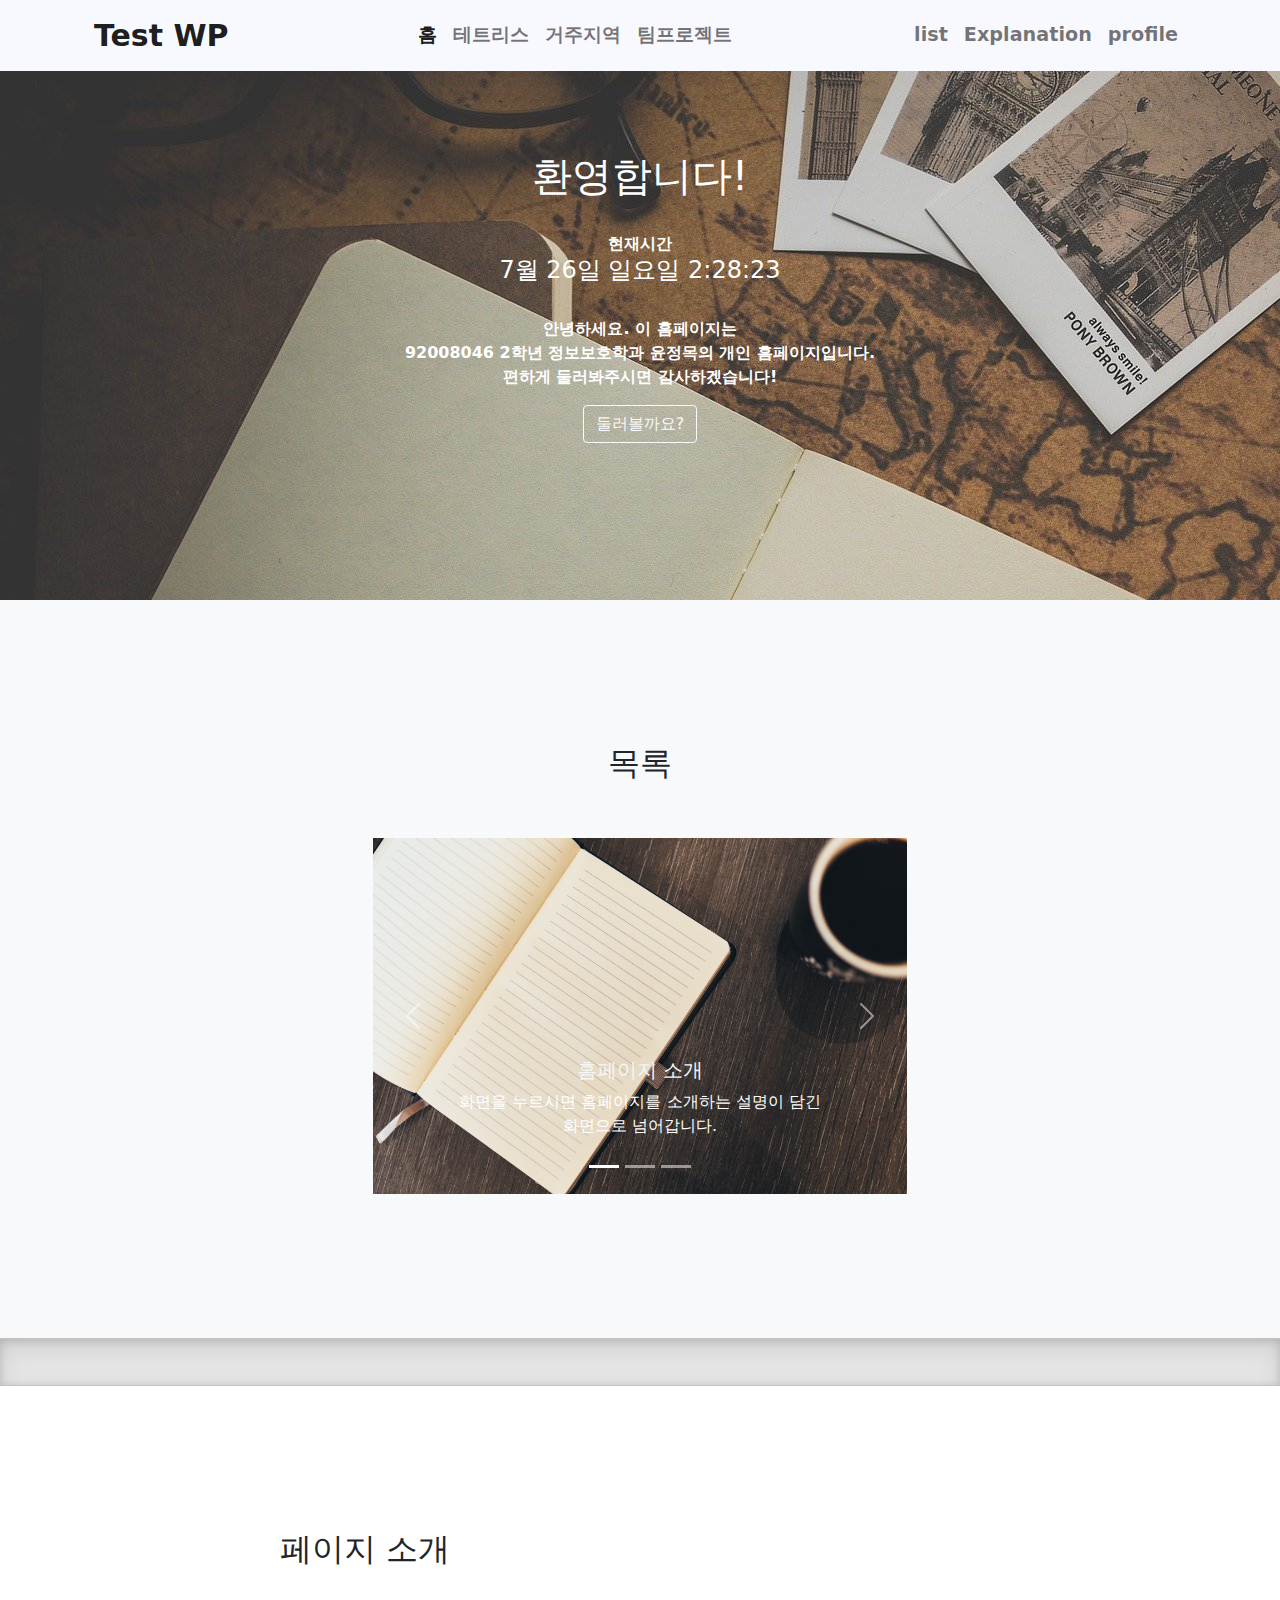
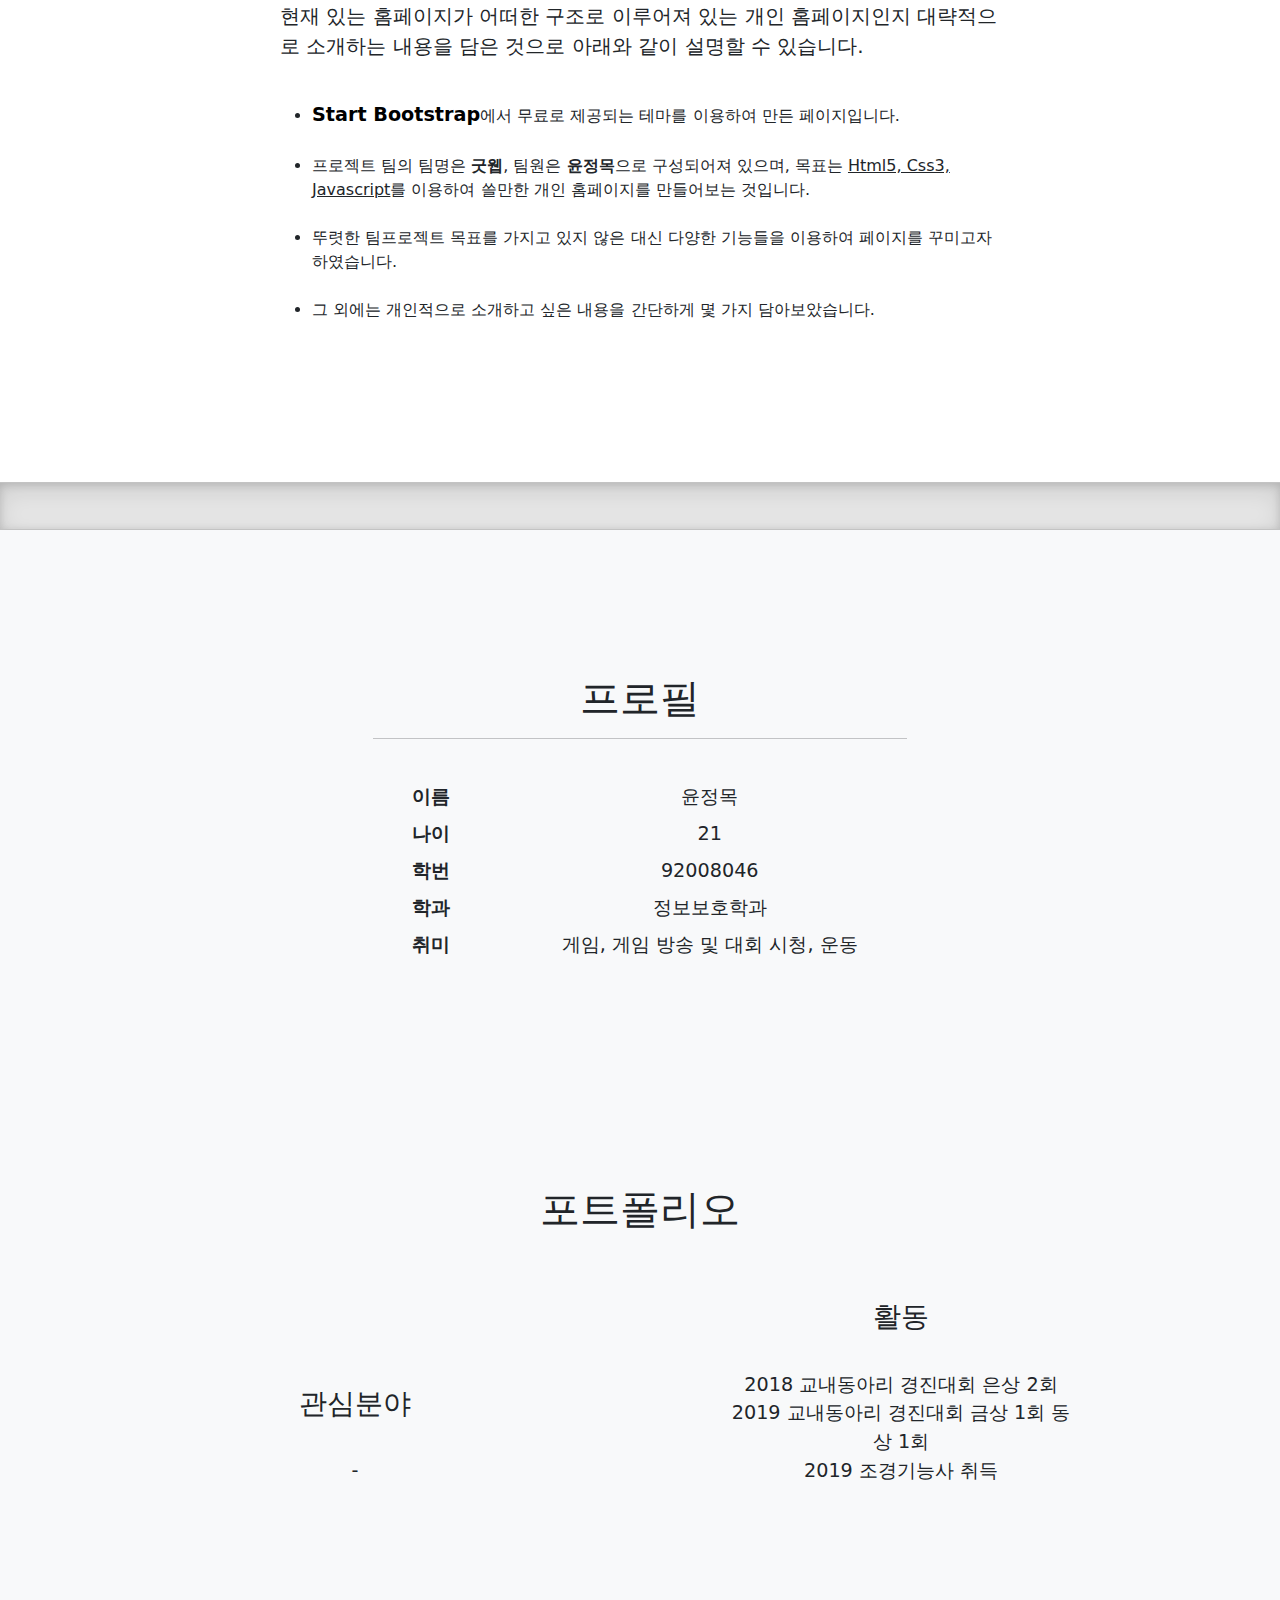
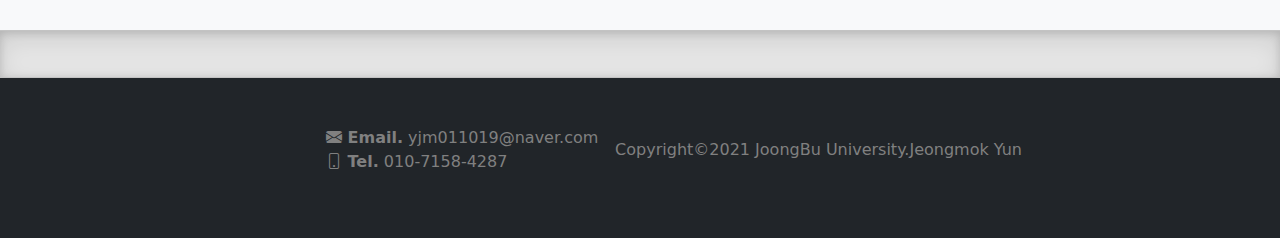
==== commit 97c913d5: "Add files via upload" ====
--- a/index.html
+++ b/index.html
@@ -8,7 +8,6 @@
     <meta name="author" content="" />
     <title>굿웹 | 윤정목</title>
     <link rel="icon" type="image/x-icon" href="img/hand-thumbs-up.svg" />
-    <link rel="stylesheet" href="/css/clock2.css">
     <link rel="stylesheet" href="/css/style1.css">
     <!-- Core theme CSS (includes Bootstrap)-->
     <link href="css/styles.css" rel="stylesheet" />
@@ -28,7 +27,7 @@
                     <li class="nav-item "><a class="nav-link active" href="#page-top">홈</a></li>
                     <li class="nav-item"><a class="nav-link" href="tetris1.html">테트리스</a></li>
                     <li class="nav-item"><a class="nav-link" href="map.html">거주지역</a></li>
-                    <li class="nav-item"><a class="nav-link" href="video.html">동영상</a></li>
+                    <li class="nav-item"><a class="nav-link" href="https://yunjeongmok.netlify.app/">팀프로젝트</a></li>
                 </ul>
             </div>
             <div class="collapse navbar-collapse text-center" id="navbarResponsive" style="font-size: larger;">
@@ -71,30 +70,31 @@
                         </div>
                         <div class="carousel-inner">
                             <div class="carousel-item active">
-                                <img src="/img/img1.jpg" class="d-block w-100" alt="table">
+                                <a href="#explanation"><img src="/img/img1.jpg" class="d-block w-100" alt="테이블"></a>
                                 <div class="carousel-caption d-none d-md-block">
                                     <a class="slide" href="#explanation">
                                         <h5>홈페이지 소개</h5>
                                     </a>
-                                    <p>글씨를 누르시면 홈페이지를 소개하는 설명이 담긴 화면으로 넘어갑니다.</p>
+                                    <p>화면을 누르시면 홈페이지를 소개하는 설명이 담긴 화면으로 넘어갑니다.</p>
                                 </div>
                             </div>
                             <div class="carousel-item">
-                                <img src="/img/img5.jpg" class="d-block w-100" alt="...">
+                                <a href="#profile"><img src="/img/img5.jpg" class="d-block w-100" alt="명함"></a>
                                 <div class="carousel-caption d-none d-md-block">
                                     <a class="slide" href="#profile">
                                         <h5>개인 프로필 소개</h5>
                                     </a>
-                                    <p>글씨를 누르시면 프로필에 대한 설명이 담긴 화면으로 넘어갑니다.</p>
+                                    <p>화면을 누르시면 프로필에 대한 설명이 담긴 화면으로 넘어갑니다.</p>
                                 </div>
                             </div>
                             <div class="carousel-item">
-                                <img src="/img/img6.jpg" class="d-block w-100" alt="...">
+                                <a href="https://yunjeongmok.netlify.app/"><img src="/img/img6.jpg"
+                                        class="d-block w-100" alt="그외"></a>
                                 <div class="carousel-caption d-none d-md-block">
-                                    <a class="slide" href="">
+                                    <a class="slide" href="https://yunjeongmok.netlify.app/">
                                         <h5>그 외 정보가 궁금하시나요?</h5>
                                     </a>
-                                    <p>글씨를 누르시면 팀 프로젝트 홈페이지로 이동합니다.</p>
+                                    <p>화면을 누르시면 팀 프로젝트 홈페이지로 이동합니다.</p>
                                 </div>
                             </div>
                         </div>
@@ -227,7 +227,6 @@
     <!-- Core theme JS-->
     <script src="js/scripts.js"></script>
     <script src="js/clock1.js"></script>
-    <script src="js/clock2.js"></script>
 </body>
 
 </html>--- a/css/style1.css
+++ b/css/style1.css
@@ -1,10 +1,5 @@
 header {
     background-image: url(/img/img2.jpg);
-}
-
-.nightmode {
-    background-color: black;
-    color: white;
 }
 
 .b-example-divider {
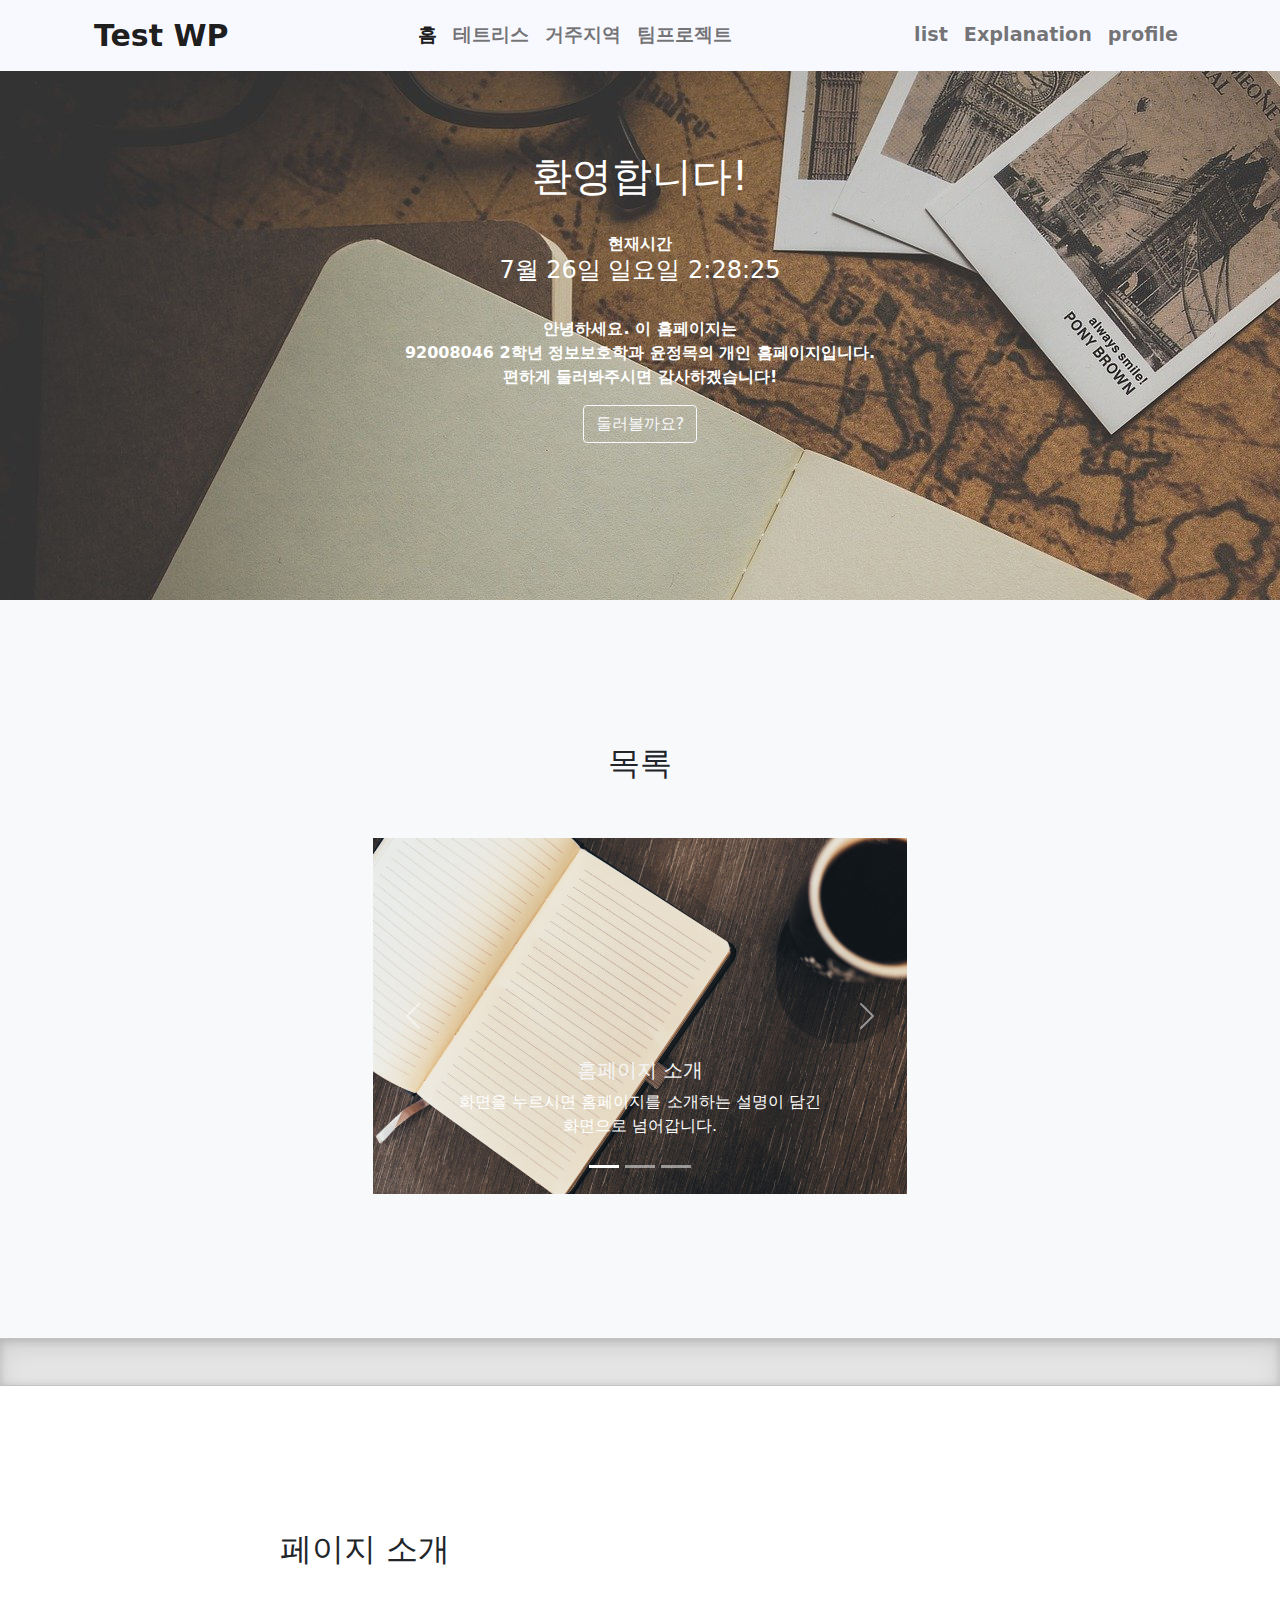
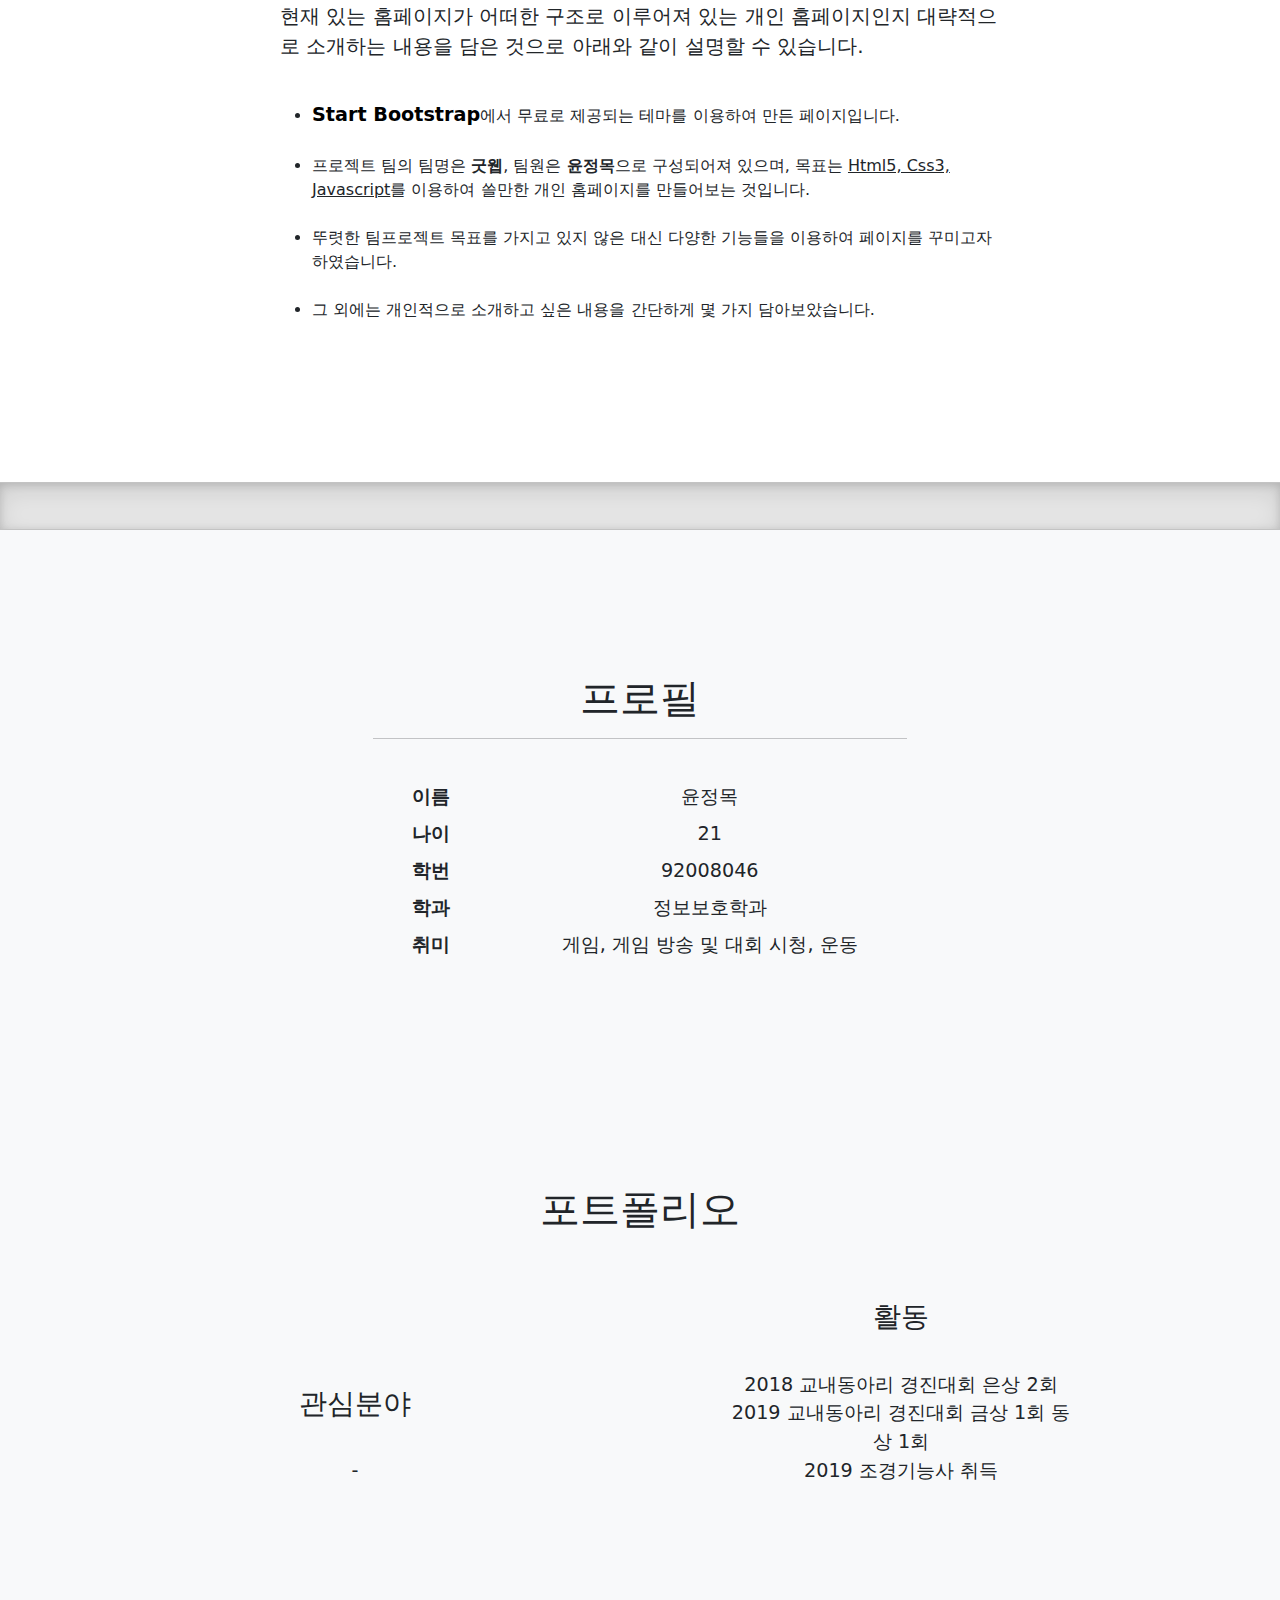
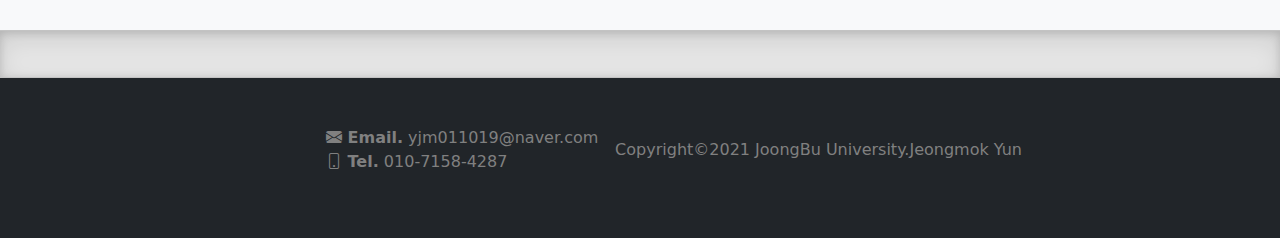
==== commit c4dca316: "Update index.html" ====
--- a/index.html
+++ b/index.html
@@ -27,7 +27,7 @@
                     <li class="nav-item "><a class="nav-link active" href="#page-top">홈</a></li>
                     <li class="nav-item"><a class="nav-link" href="tetris1.html">테트리스</a></li>
                     <li class="nav-item"><a class="nav-link" href="map.html">거주지역</a></li>
-                    <li class="nav-item"><a class="nav-link" href="https://yunjeongmok.netlify.app/">팀프로젝트</a></li>
+                    <li class="nav-item"><a class="nav-link" href="https://goodweb1.netlify.app/">팀프로젝트</a></li>
                 </ul>
             </div>
             <div class="collapse navbar-collapse text-center" id="navbarResponsive" style="font-size: larger;">
@@ -88,10 +88,10 @@
                                 </div>
                             </div>
                             <div class="carousel-item">
-                                <a href="https://yunjeongmok.netlify.app/"><img src="/img/img6.jpg"
-                                        class="d-block w-100" alt="그외"></a>
+                                <a href="https://goodweb1.netlify.app/"><img src="/img/img6.jpg" class="d-block w-100"
+                                        alt="그외"></a>
                                 <div class="carousel-caption d-none d-md-block">
-                                    <a class="slide" href="https://yunjeongmok.netlify.app/">
+                                    <a class="slide" href="https://goodweb1.netlify.app/">
                                         <h5>그 외 정보가 궁금하시나요?</h5>
                                     </a>
                                     <p>화면을 누르시면 팀 프로젝트 홈페이지로 이동합니다.</p>
@@ -229,4 +229,4 @@
     <script src="js/clock1.js"></script>
 </body>
 
-</html>+</html>
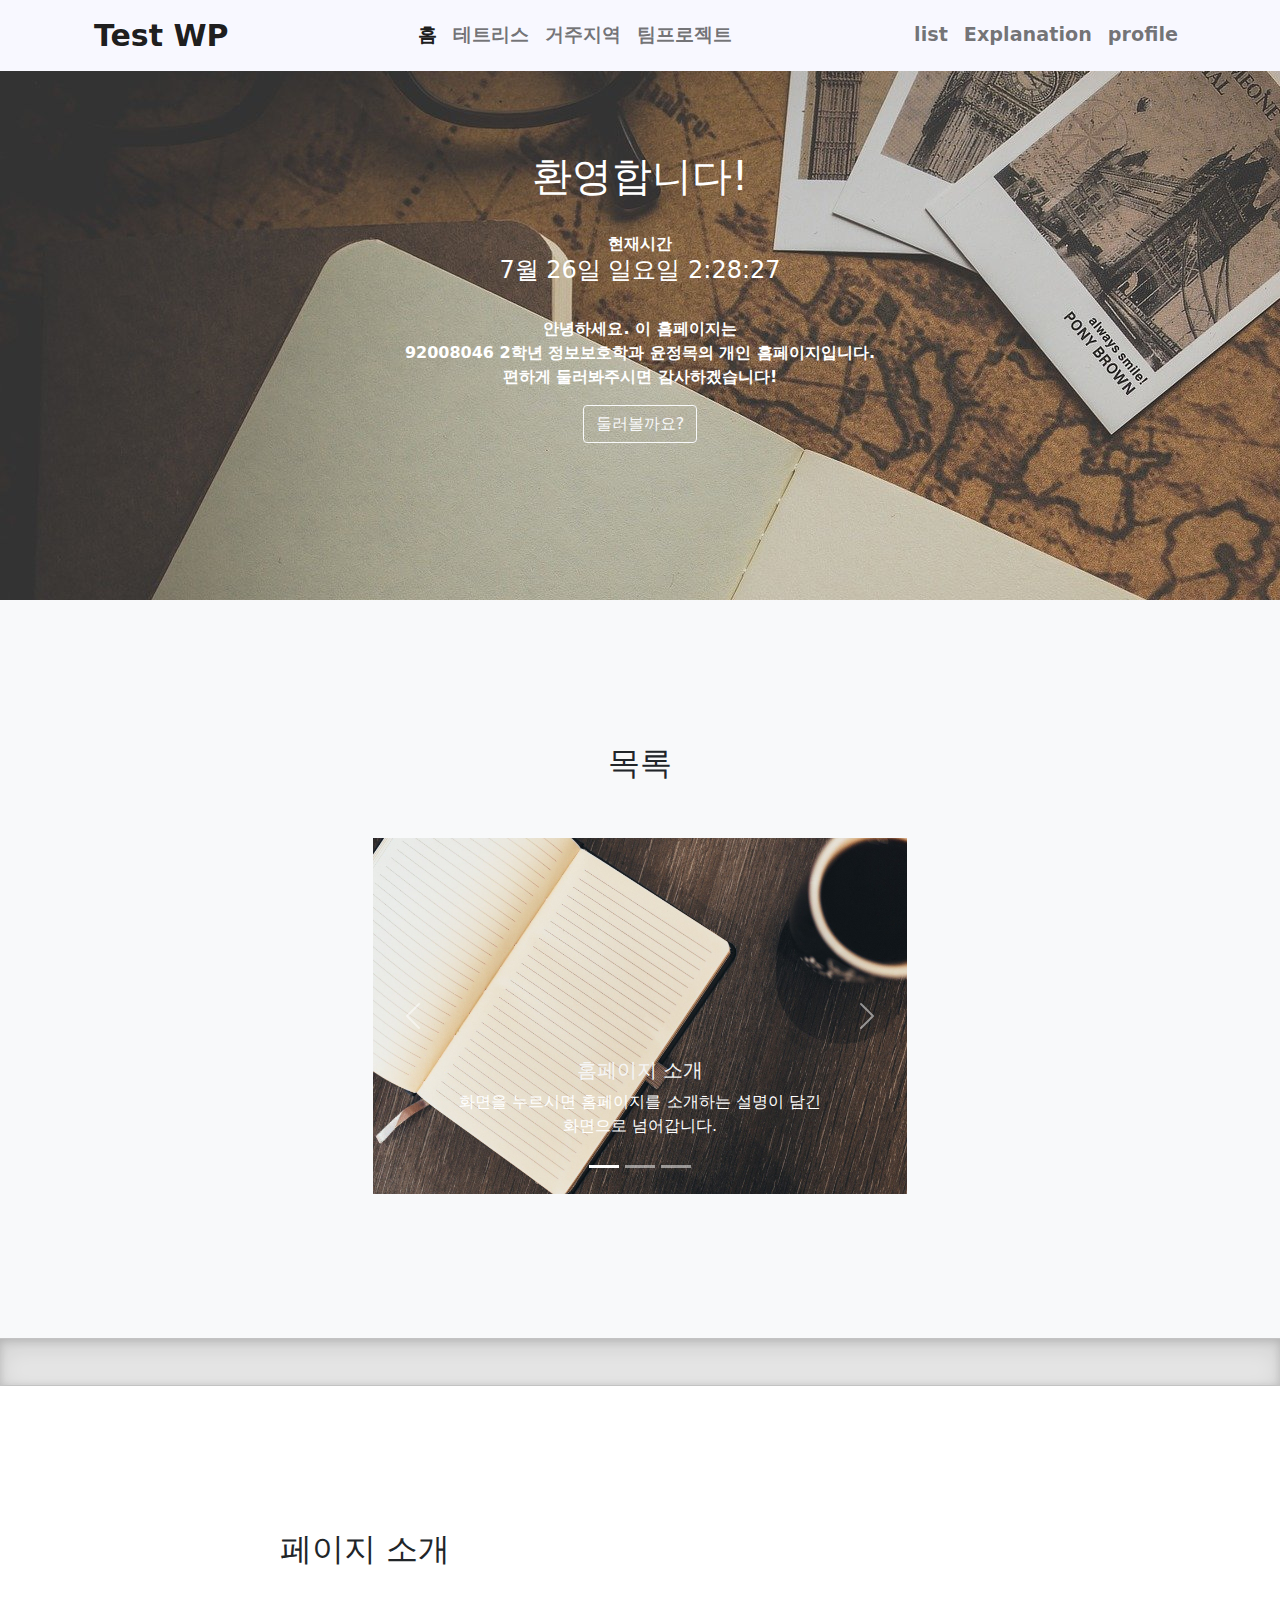
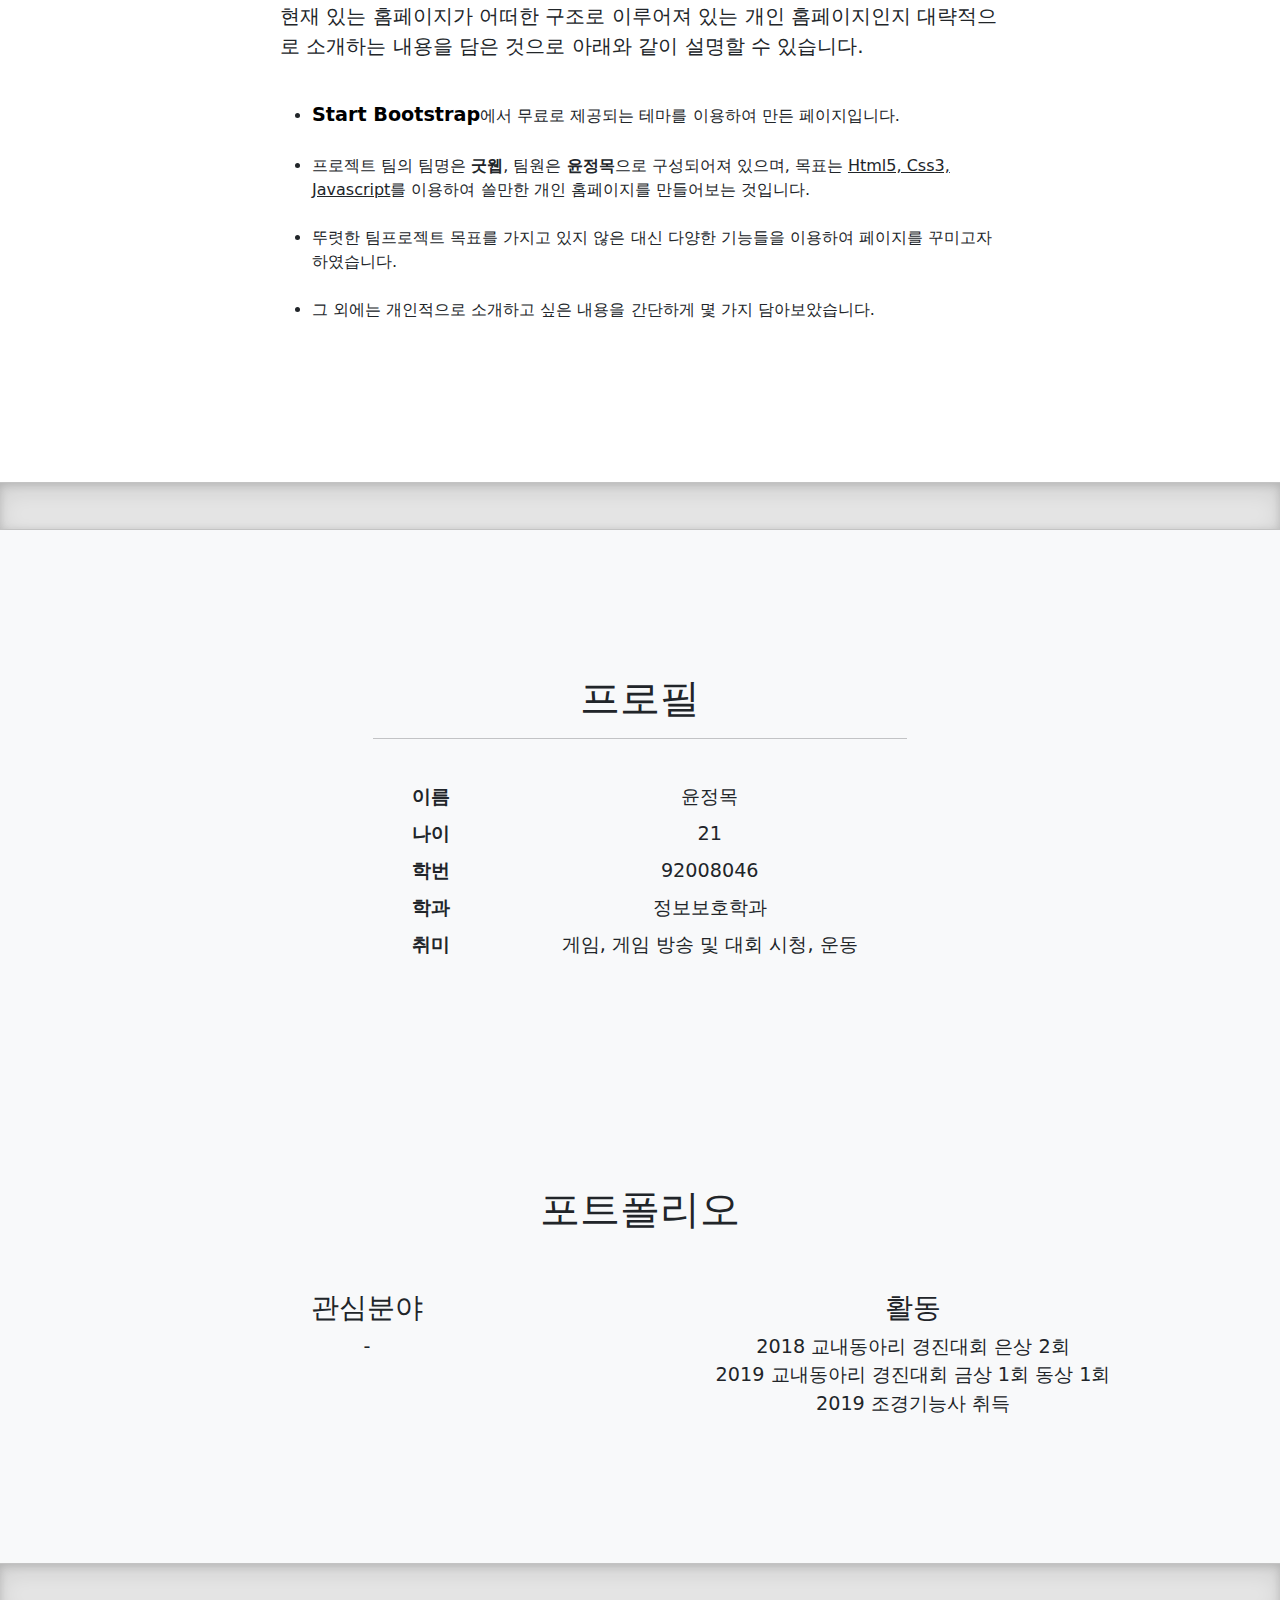
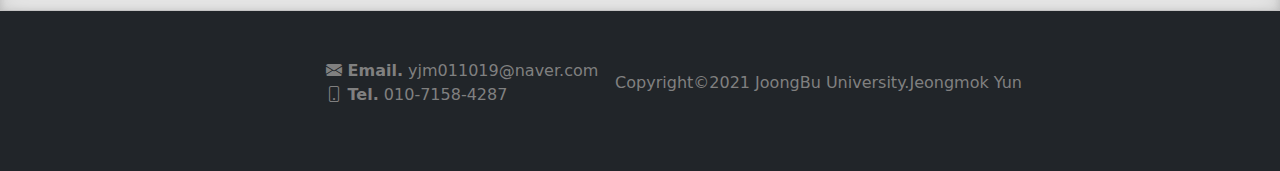
==== commit a836c05a: "Update index.html" ====
--- a/index.html
+++ b/index.html
@@ -178,19 +178,19 @@
         </div>
 
         <div class="container px-4">
-            <div class="row gx-4 justify-content-center">
+            <div class="row gx-4 portfoliotext">
                 <div class="col-md-12">
                     <div class="row">
-                        <h1 class="text-center">포트폴리오</h1><br><br><br><br>
-                        <div class="row align-items-end justify-content-around">
-                            <div class="col-4 text-center">
+                        <h1 class="text-center">포트폴리오</h1>
+
+
+                        <div>
+                            <div class="text-center portfolio1">
                                 <h3>관심분야</h3>
-                                <br>
                                 <div>-</div>
                             </div>
-                            <div class="col-4 text-center">
+                            <div class="text-center portfolio2">
                                 <h3>활동</h3>
-                                <br>
                                 <div>2018 교내동아리 경진대회 은상 2회</div>
                                 <div>2019 교내동아리 경진대회 금상 1회 동상 1회</div>
                                 <div>2019 조경기능사 취득</div>
--- a/css/style1.css
+++ b/css/style1.css
@@ -40,6 +40,18 @@
     font-weight: bolder;
 }
 
+.portfolio1 {
+    margin-top: 50px;
+    float: left;
+    width: 50%;
+}
+
+.portfolio2 {
+    margin-top: 50px;
+    float: left;
+    width: 50%;
+}
+
 footer {
     color: gray;
 }
@@ -78,4 +90,16 @@
     .landmark {
         text-align: center;
     }
-}+
+    .portfolio1 {
+        float: none;
+        text-align: center;
+        width: auto;
+    }
+
+    .portfolio2 {
+        float: none;
+        text-align: center;
+        width: auto;
+    }
+}
